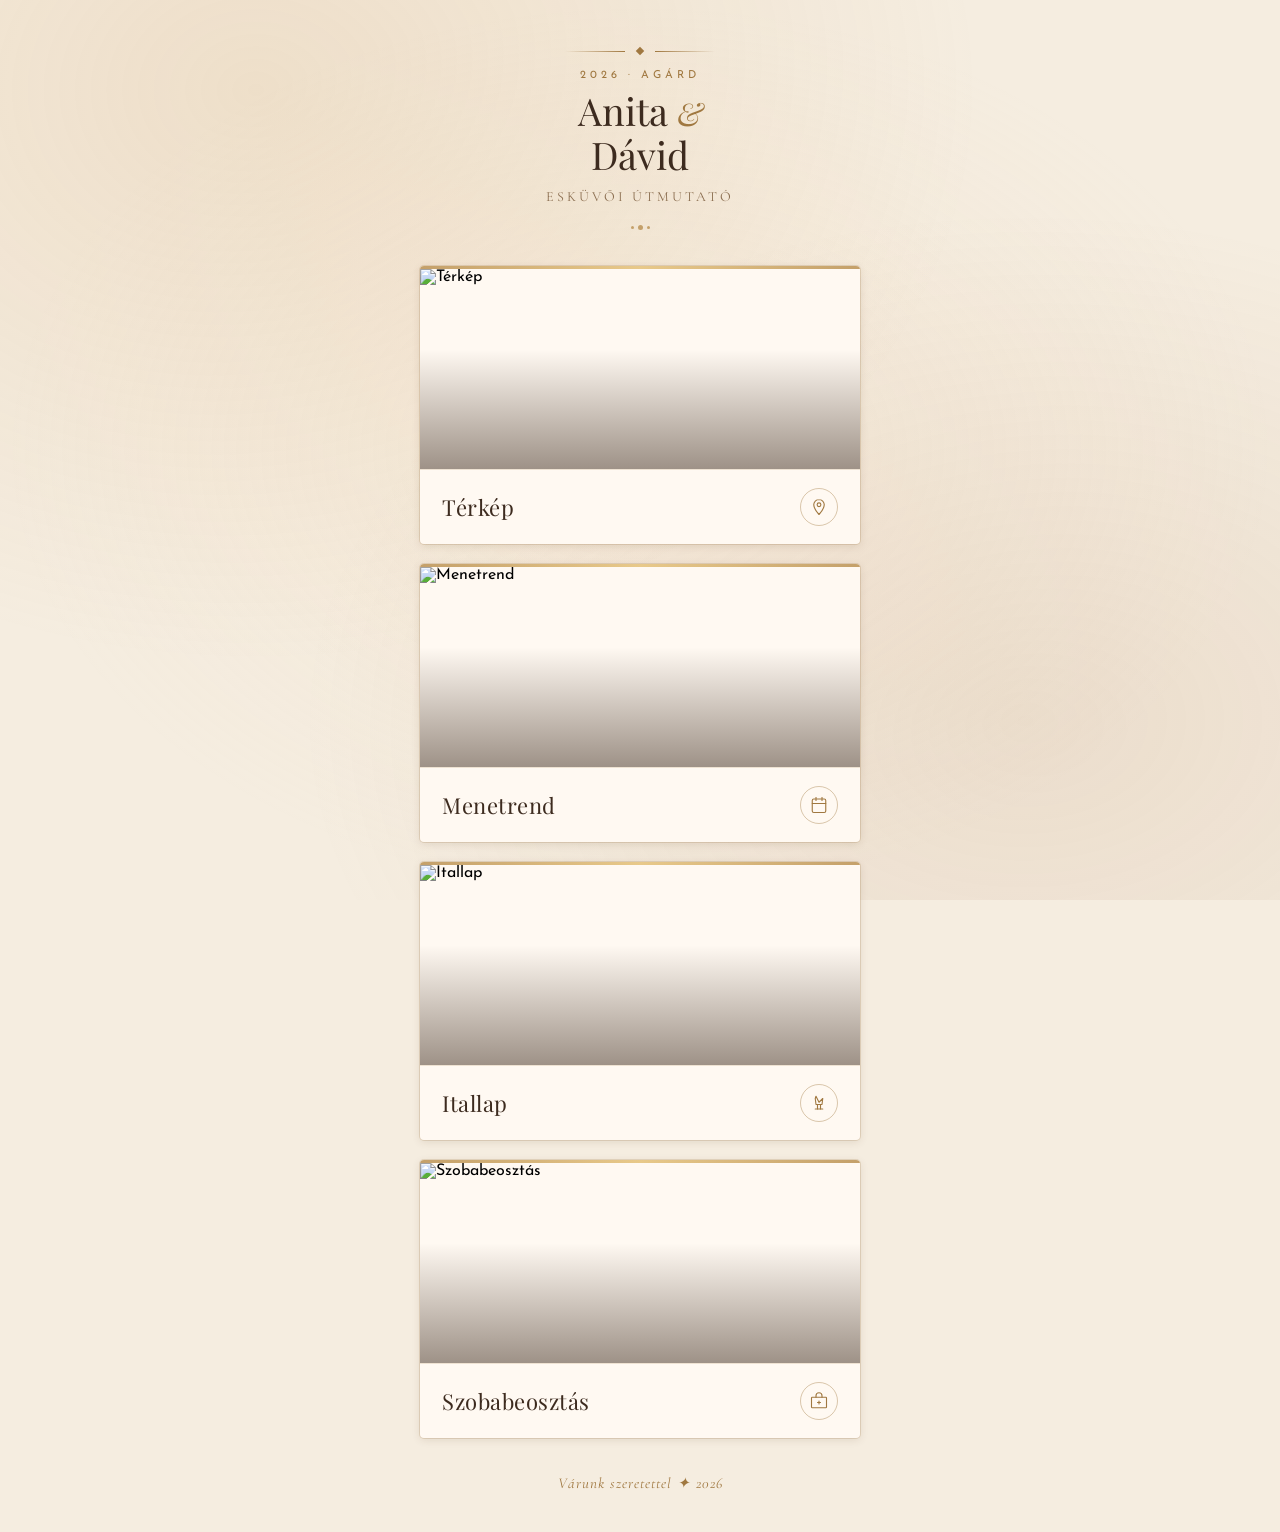
==== index.html @ cc3e86b2 "newdesign" ====
<!DOCTYPE html>
<html lang="hu">
<head>
<meta charset="UTF-8">
<meta name="viewport" content="width=device-width, initial-scale=1.0">
<link href="https://fonts.googleapis.com/css2?family=Playfair+Display:ital,wght@0,400;0,700;1,400&family=Cormorant+Garamond:ital,wght@0,300;0,600;1,300&family=Josefin+Sans:wght@300;400&display=swap" rel="stylesheet">
<style>
  * { margin: 0; padding: 0; box-sizing: border-box; }

  body {
    background: #f5ede0;
    min-height: 100vh;
    font-family: 'Josefin Sans', sans-serif;
    overflow-x: hidden;
  }

  .bg-texture {
    position: fixed;
    inset: 0;
    background:
      radial-gradient(ellipse at 20% 10%, rgba(210,160,100,0.18) 0%, transparent 50%),
      radial-gradient(ellipse at 80% 80%, rgba(180,130,90,0.15) 0%, transparent 50%),
      radial-gradient(ellipse at 50% 50%, rgba(245,220,190,0.2) 0%, transparent 70%);
    pointer-events: none;
    z-index: 0;
  }

  /* ── PAGES ── */
  .page {
    display: none;
    position: relative;
    z-index: 1;
    min-height: 100vh;
  }
  .page.active { display: block; }

  /* ── MAIN PAGE ── */
  .container {
    max-width: 480px;
    margin: 0 auto;
    padding: 0 20px 40px;
  }

  header {
    text-align: center;
    padding: 48px 0 36px;
  }

  .header-ornament {
    display: flex;
    align-items: center;
    justify-content: center;
    gap: 12px;
    margin-bottom: 16px;
  }

  .ornament-line {
    height: 1px;
    width: 60px;
    background: linear-gradient(to right, transparent, #a07840);
  }
  .ornament-line.right {
    background: linear-gradient(to left, transparent, #a07840);
  }

  .ornament-diamond {
    width: 6px;
    height: 6px;
    background: #a07840;
    transform: rotate(45deg);
  }

  .header-year {
    font-family: 'Josefin Sans', sans-serif;
    font-size: 11px;
    letter-spacing: 4px;
    color: #a07840;
    text-transform: uppercase;
    margin-bottom: 8px;
  }

  .header-title {
    font-family: 'Playfair Display', serif;
    font-size: 38px;
    line-height: 1.15;
    color: #3d2b1f;
    font-weight: 400;
  }

  .header-title .and {
    font-style: italic;
    color: #a07840;
    font-size: 32px;
  }

  .header-subtitle {
    font-family: 'Cormorant Garamond', serif;
    font-size: 14px;
    letter-spacing: 3px;
    color: #8b6e50;
    text-transform: uppercase;
    margin-top: 12px;
  }

  .header-bottom-ornament {
    display: flex;
    align-items: center;
    justify-content: center;
    gap: 8px;
    margin-top: 20px;
  }

  .dot-ornament { display: flex; gap: 4px; align-items: center; }
  .dot { width: 3px; height: 3px; border-radius: 50%; background: #c4a06a; }
  .dot.big { width: 5px; height: 5px; }

  .cards-wrapper {
    display: flex;
    flex-direction: column;
    gap: 20px;
  }

  .card {
    border-radius: 4px;
    overflow: hidden;
    cursor: pointer;
    position: relative;
    box-shadow: 0 2px 8px rgba(80,50,20,0.12), 0 0 0 1px rgba(160,120,64,0.2);
    transition: transform 0.3s ease, box-shadow 0.3s ease;
    background: #fff9f2;
  }

  .card:active { transform: scale(0.98); }

  .card-image-wrap {
    width: 100%;
    height: 200px;
    overflow: hidden;
    position: relative;
  }

  .card-image-wrap img {
    width: 100%;
    height: 100%;
    object-fit: cover;
    display: block;
    transition: transform 0.6s ease;
  }

  .card:hover .card-image-wrap img { transform: scale(1.04); }

  .card-image-overlay {
    position: absolute;
    inset: 0;
    background: linear-gradient(to bottom, transparent 40%, rgba(40,20,5,0.45) 100%);
  }

  .card-footer {
    display: flex;
    align-items: center;
    justify-content: space-between;
    padding: 18px 22px;
    border-top: 1px solid rgba(160,120,64,0.18);
  }

  .card-label {
    font-family: 'Playfair Display', serif;
    font-size: 22px;
    color: #3d2b1f;
    font-weight: 400;
    letter-spacing: 0.5px;
  }

  .card-icon-wrap {
    width: 38px;
    height: 38px;
    border-radius: 50%;
    border: 1px solid rgba(160,120,64,0.4);
    display: flex;
    align-items: center;
    justify-content: center;
  }

  .card-icon-wrap svg {
    width: 18px;
    height: 18px;
    stroke: #a07840;
    fill: none;
    stroke-width: 1.5;
    stroke-linecap: round;
    stroke-linejoin: round;
  }

  .card-accent-bar {
    height: 3px;
    background: linear-gradient(to right, #c4a06a, #e8c98a, #c4a06a);
  }

  .footer-note {
    text-align: center;
    margin-top: 36px;
    font-family: 'Cormorant Garamond', serif;
    font-style: italic;
    font-size: 15px;
    color: #a07840;
    letter-spacing: 1px;
  }

  /* ── SUBPAGE COMMON ── */
  .subpage-inner {
    max-width: 480px;
    margin: 0 auto;
    padding: 0 20px 48px;
  }

  .subpage-nav {
    display: flex;
    align-items: center;
    padding: 20px 0 0;
    gap: 12px;
  }

  .back-btn {
    background: none;
    border: none;
    cursor: pointer;
    display: flex;
    align-items: center;
    gap: 8px;
    font-family: 'Josefin Sans', sans-serif;
    font-size: 11px;
    letter-spacing: 2.5px;
    text-transform: uppercase;
    color: #a07840;
    padding: 8px 0;
  }

  .back-btn svg {
    width: 16px;
    height: 16px;
    stroke: #a07840;
    fill: none;
    stroke-width: 1.8;
    stroke-linecap: round;
    stroke-linejoin: round;
    flex-shrink: 0;
  }

  .subpage-header {
    text-align: center;
    padding: 24px 0 32px;
  }

  .subpage-title {
    font-family: 'Playfair Display', serif;
    font-size: 30px;
    color: #3d2b1f;
    font-weight: 400;
  }

  .subpage-divider {
    display: flex;
    align-items: center;
    justify-content: center;
    gap: 10px;
    margin-top: 14px;
  }

  .subpage-divider .ornament-line { width: 50px; }

  /* ── TÉRKÉP ALOLDAL ── */
  .map-placeholder {
    width: 100%;
    border-radius: 4px;
    overflow: hidden;
    box-shadow: 0 2px 12px rgba(80,50,20,0.15), 0 0 0 1px rgba(160,120,64,0.2);
    background: #e8ddd0;
    aspect-ratio: 4/3;
    display: flex;
    flex-direction: column;
    align-items: center;
    justify-content: center;
    gap: 12px;
    position: relative;
  }

.map-frame {
  overflow: hidden;
  border-radius: 20px;
  border: 1px solid var(--border);
  background: #fff;
  box-shadow: 0 10px 30px rgba(40, 80, 25, 0.12);
}

.map-image {
  display: block;
  width: 100%;
  height: auto;
}

  .map-frame iframe {
    display: block;
    width: 100%;
    height: 340px;
    border: none;
  }

  .map-address-card {
    margin-top: 16px;
    background: #fff9f2;
    border-radius: 4px;
    border: 1px solid rgba(160,120,64,0.25);
    padding: 18px 20px;
    box-shadow: 0 1px 4px rgba(80,50,20,0.08);
  }

  .map-address-label {
    font-family: 'Josefin Sans', sans-serif;
    font-size: 10px;
    letter-spacing: 3px;
    text-transform: uppercase;
    color: #a07840;
    margin-bottom: 8px;
  }

  .map-address-name {
    font-family: 'Playfair Display', serif;
    font-size: 18px;
    color: #3d2b1f;
    margin-bottom: 4px;
  }

  .map-address-text {
    font-family: 'Cormorant Garamond', serif;
    font-size: 15px;
    color: #8b6e50;
    line-height: 1.5;
  }

  .map-open-btn {
    display: flex;
    align-items: center;
    justify-content: center;
    gap: 8px;
    margin-top: 16px;
    width: 100%;
    padding: 13px;
    background: none;
    border: 1px solid rgba(160,120,64,0.45);
    border-radius: 3px;
    cursor: pointer;
    font-family: 'Josefin Sans', sans-serif;
    font-size: 11px;
    letter-spacing: 2.5px;
    text-transform: uppercase;
    color: #a07840;
    transition: background 0.2s;
    text-decoration: none;
  }

  .map-open-btn:hover { background: rgba(160,120,64,0.07); }

  .map-open-btn svg {
    width: 14px; height: 14px;
    stroke: #a07840; fill: none;
    stroke-width: 1.8;
    stroke-linecap: round;
    stroke-linejoin: round;
  }

  /* ── MENETREND ── */
  .timeline {
    position: relative;
    padding-left: 28px;
  }

  .timeline::before {
    content: '';
    position: absolute;
    left: 6px;
    top: 8px;
    bottom: 8px;
    width: 1px;
    background: linear-gradient(to bottom, transparent, #c4a06a 10%, #c4a06a 90%, transparent);
  }

  .timeline-item {
    position: relative;
    padding: 0 0 32px 24px;
  }

  .timeline-item:last-child { padding-bottom: 0; }

  .timeline-dot {
    position: absolute;
    left: -22px;
    top: 6px;
    width: 13px;
    height: 13px;
    border-radius: 50%;
    background: #f5ede0;
    border: 1.5px solid #c4a06a;
    display: flex;
    align-items: center;
    justify-content: center;
  }

  .timeline-dot::after {
    content: '';
    width: 5px;
    height: 5px;
    border-radius: 50%;
    background: #a07840;
  }

  .timeline-time {
    font-family: 'Josefin Sans', sans-serif;
    font-size: 11px;
    letter-spacing: 3px;
    color: #a07840;
    text-transform: uppercase;
    margin-bottom: 4px;
  }

  .timeline-title {
    font-family: 'Playfair Display', serif;
    font-size: 22px;
    color: #3d2b1f;
    font-weight: 400;
    line-height: 1.2;
  }

  .timeline-sub {
    font-family: 'Cormorant Garamond', serif;
    font-style: italic;
    font-size: 15px;
    color: #8b6e50;
    margin-top: 2px;
  }

  /* ── ITALOK / SZOBABEOSZTÁS ── */
  .drinks-section {
    margin-bottom: 28px;
  }

  .drinks-section-title {
    font-family: 'Josefin Sans', sans-serif;
    font-size: 10px;
    letter-spacing: 3.5px;
    text-transform: uppercase;
    color: #a07840;
    margin-bottom: 14px;
    display: flex;
    align-items: center;
    gap: 10px;
  }

  .drinks-section-title::after {
    content: '';
    flex: 1;
    height: 1px;
    background: linear-gradient(to right, rgba(160,120,64,0.4), transparent);
  }

  .drinks-list {
    display: flex;
    flex-direction: column;
    gap: 2px;
  }

  .drink-item {
    background: #fff9f2;
    border: 1px solid rgba(160,120,64,0.18);
    border-radius: 3px;
    padding: 14px 18px;
    display: flex;
    align-items: baseline;
    justify-content: space-between;
    gap: 12px;
  }

  .drink-name {
    font-family: 'Playfair Display', serif;
    font-size: 17px;
    color: #3d2b1f;
    font-weight: 400;
  }

  .drink-sub {
    font-family: 'Cormorant Garamond', serif;
    font-style: italic;
    font-size: 14px;
    color: #a07840;
    text-align: right;
    flex-shrink: 0;
  }

  /* szoba grid */
  .rooms-grid {
    display: grid;
    grid-template-columns: 1fr 1fr;
    gap: 10px;
  }

  .room-card {
    background: #fff9f2;
    border: 1px solid rgba(160,120,64,0.22);
    border-radius: 4px;
    padding: 16px 14px;
    position: relative;
    overflow: hidden;
  }

  .room-card::before {
    content: '';
    position: absolute;
    top: 0; left: 0; right: 0;
    height: 2px;
    background: linear-gradient(to right, #c4a06a, #e8c98a);
  }

  .room-number {
    font-family: 'Josefin Sans', sans-serif;
    font-size: 10px;
    letter-spacing: 2px;
    color: #a07840;
    text-transform: uppercase;
    margin-bottom: 8px;
  }

  .room-guests {
    display: flex;
    flex-direction: column;
    gap: 4px;
  }

  .room-guest {
    font-family: 'Cormorant Garamond', serif;
    font-size: 16px;
    color: #3d2b1f;
    line-height: 1.3;
  }

  .room-guest.soft { color: #8b6e50; font-style: italic; }

  .rooms-note {
    margin-top: 20px;
    padding: 16px 18px;
    background: rgba(160,120,64,0.07);
    border-radius: 3px;
    border-left: 2px solid #c4a06a;
    font-family: 'Cormorant Garamond', serif;
    font-style: italic;
    font-size: 14px;
    color: #8b6e50;
    line-height: 1.6;
  }
</style>
</head>
<body>

<div class="bg-texture"></div>

<!-- ═══════════════════════════════ FŐOLDAL ═══════════════════════════════ -->
<div class="page active" id="page-main">
  <div class="container">
    <header>
      <div class="header-ornament">
        <div class="ornament-line"></div>
        <div class="ornament-diamond"></div>
        <div class="ornament-line right"></div>
      </div>
      <p class="header-year">2026 · Agárd</p>
      <h1 class="header-title">
        Anita <span class="and">&amp;</span><br>Dávid
      </h1>
      <p class="header-subtitle">Esküvői Útmutató</p>
      <div class="header-bottom-ornament">
        <div class="dot-ornament">
          <div class="dot"></div>
          <div class="dot big"></div>
          <div class="dot"></div>
        </div>
      </div>
    </header>

    <div class="cards-wrapper">
      <div class="card" onclick="showPage('terkep')">
        <div class="card-accent-bar"></div>
        <div class="card-image-wrap">
          <img src="https://images.unsplash.com/photo-1506905925346-21bda4d32df4?w=600&q=80" alt="Térkép" />
          <div class="card-image-overlay"></div>
        </div>
        <div class="card-footer">
          <span class="card-label">Térkép</span>
          <div class="card-icon-wrap">
            <svg viewBox="0 0 24 24"><path d="M12 2C8.13 2 5 5.13 5 9c0 5.25 7 13 7 13s7-7.75 7-13c0-3.87-3.13-7-7-7z"/><circle cx="12" cy="9" r="2.5"/></svg>
          </div>
        </div>
      </div>

      <div class="card" onclick="showPage('menetrend')">
        <div class="card-accent-bar"></div>
        <div class="card-image-wrap">
          <img src="https://images.unsplash.com/photo-1519741497674-611481863552?w=600&q=80" alt="Menetrend" />
          <div class="card-image-overlay"></div>
        </div>
        <div class="card-footer">
          <span class="card-label">Menetrend</span>
          <div class="card-icon-wrap">
            <svg viewBox="0 0 24 24"><rect x="3" y="4" width="18" height="18" rx="2"/><line x1="16" y1="2" x2="16" y2="6"/><line x1="8" y1="2" x2="8" y2="6"/><line x1="3" y1="10" x2="21" y2="10"/></svg>
          </div>
        </div>
      </div>

      <div class="card" onclick="showPage('italok')">
        <div class="card-accent-bar"></div>
        <div class="card-image-wrap">
          <img src="https://images.unsplash.com/photo-1551024709-8f23befc6f87?w=600&q=80" alt="Itallap" />
          <div class="card-image-overlay"></div>
        </div>
        <div class="card-footer">
          <span class="card-label">Itallap</span>
          <div class="card-icon-wrap">
            <svg viewBox="0 0 24 24"><path d="M8 3l4 8 5-5-1 8H8L7 6l1-3z"/><line x1="10" y1="14" x2="10" y2="20"/><line x1="14" y1="14" x2="14" y2="20"/><line x1="7" y1="20" x2="17" y2="20"/></svg>
          </div>
        </div>
      </div>

      <div class="card" onclick="showPage('szobak')">
        <div class="card-accent-bar"></div>
        <div class="card-image-wrap">
          <img src="https://images.unsplash.com/photo-1566073771259-6a8506099945?w=600&q=80" alt="Szobabeosztás" />
          <div class="card-image-overlay"></div>
        </div>
        <div class="card-footer">
          <span class="card-label">Szobabeosztás</span>
          <div class="card-icon-wrap">
            <svg viewBox="0 0 24 24"><rect x="2" y="7" width="20" height="14" rx="1"/><path d="M16 7V5a2 2 0 00-8 0v2"/><line x1="12" y1="12" x2="12" y2="16"/><line x1="10" y1="14" x2="14" y2="14"/></svg>
          </div>
        </div>
      </div>
    </div>

    <p class="footer-note">Várunk szeretettel ✦ 2026</p>
  </div>
</div>

<!-- ═══════════════════════════════ TÉRKÉP ═══════════════════════════════ -->
<div class="page" id="page-terkep">
  <div class="subpage-inner">
    <div class="subpage-nav">
      <button class="back-btn" onclick="showPage('main')">
        <svg viewBox="0 0 24 24"><polyline points="15 18 9 12 15 6"/></svg>
        Vissza
      </button>
    </div>
    <div class="subpage-header">
      <div class="header-ornament">
        <div class="ornament-line"></div>
        <div class="ornament-diamond"></div>
        <div class="ornament-line right"></div>
      </div>
      <h2 class="subpage-title">Térkép</h2>
    </div>

  <div class="map-frame">
  <img src="terkep.png" alt="Esküvő helyszín térkép" class="map-image">
</div>

    <div class="map-address-card">
      <p class="map-address-label">Helyszín</p>
      <p class="map-address-name">Agárd · Velencei-tó</p>
      <p class="map-address-text">Gárdony, 2484<br>Velencei-tó partja</p>
      <a class="map-open-btn" href="https://www.google.com/maps/place/Camping+P%C3%A1k%C3%A1sz/@47.1913926,18.5883248,17z/data=!3m1!4b1!4m6!3m5!1s0x4769ff57b005d9eb:0x54d63829fd5a5428!8m2!3d47.1913926!4d18.5883248!16s%2Fg%2F1tgnw00l?hl=en&entry=ttu&g_ep=EgoyMDI2MDUyNy4wIKXMDSoASAFQAw%3D%3D" target="_blank">
        <svg viewBox="0 0 24 24"><path d="M18 13v6a2 2 0 01-2 2H5a2 2 0 01-2-2V8a2 2 0 012-2h6"/><polyline points="15 3 21 3 21 9"/><line x1="10" y1="14" x2="21" y2="3"/></svg>
        Megnyitás térképen
      </a>
    </div>
  </div>
</div>

<!-- ═══════════════════════════════ MENETREND ═══════════════════════════════ -->
<div class="page" id="page-menetrend">
  <div class="subpage-inner">
    <div class="subpage-nav">
      <button class="back-btn" onclick="showPage('main')">
        <svg viewBox="0 0 24 24"><polyline points="15 18 9 12 15 6"/></svg>
        Vissza
      </button>
    </div>
    <div class="subpage-header">
      <div class="header-ornament">
        <div class="ornament-line"></div>
        <div class="ornament-diamond"></div>
        <div class="ornament-line right"></div>
      </div>
      <h2 class="subpage-title">Menetrend</h2>
    </div>

    <div class="timeline">
      <div class="timeline-item">
        <div class="timeline-dot"></div>
        <p class="timeline-time">16:00</p>
        <p class="timeline-title">Érkezés</p>
      </div>

      <div class="timeline-item">
        <div class="timeline-dot"></div>
        <p class="timeline-time">17:00</p>
        <p class="timeline-title">Szertartás</p>
      </div>

      <div class="timeline-item">
        <div class="timeline-dot"></div>
        <p class="timeline-time">17:45</p>
        <p class="timeline-title">Gratulációk</p>
        <p class="timeline-sub">Fotózás</p>
      </div>

      <div class="timeline-item">
        <div class="timeline-dot"></div>
        <p class="timeline-time">19:00</p>
        <p class="timeline-title">Vacsora</p>
      </div>

      <div class="timeline-item">
        <div class="timeline-dot"></div>
        <p class="timeline-time">21:30</p>
        <p class="timeline-title">Buli hajnalig</p>
      </div>

      <div class="timeline-item">
        <div class="timeline-dot"></div>
        <p class="timeline-time">22:30</p>
        <p class="timeline-title">Torta</p>
      </div>

      <div class="timeline-item">
        <div class="timeline-dot"></div>
        <p class="timeline-time">23:30</p>
        <p class="timeline-title">„Éjféli" vacsora</p>
      </div>
    </div>
  </div>
</div>

<!-- ═══════════════════════════════ ITALOK ═══════════════════════════════ -->
<div class="page" id="page-italok">
  <div class="subpage-inner">
    <div class="subpage-nav">
      <button class="back-btn" onclick="showPage('main')">
        <svg viewBox="0 0 24 24"><polyline points="15 18 9 12 15 6"/></svg>
        Vissza
      </button>
    </div>
    <div class="subpage-header">
      <div class="header-ornament">
        <div class="ornament-line"></div>
        <div class="ornament-diamond"></div>
        <div class="ornament-line right"></div>
      </div>
      <h2 class="subpage-title">Itallap</h2>
    </div>

    <div class="drinks-section">
      <p class="drinks-section-title">Alkoholmentes</p>
      <div class="drinks-list">
        <div class="drink-item">
          <span class="drink-name">Limonádé</span>
          <span class="drink-sub">több ízben</span>
        </div>
        <div class="drink-item">
          <span class="drink-name">Kóla</span>
        </div>
        <div class="drink-item">
          <span class="drink-name">Tonic</span>
        </div>
        <div class="drink-item">
          <span class="drink-name">Gyümölcslé</span>
          <span class="drink-sub">alma, narancs</span>
        </div>
        <div class="drink-item">
          <span class="drink-name">Kávé</span>
        </div>
        <div class="drink-item">
          <span class="drink-name">Ásványvíz</span>
        </div>
      </div>
    </div>
  </div>
</div>

<!-- ═══════════════════════════════ SZOBÁK ═══════════════════════════════ -->
<div class="page" id="page-szobak">
  <div class="subpage-inner">
    <div class="subpage-nav">
      <button class="back-btn" onclick="showPage('main')">
        <svg viewBox="0 0 24 24"><polyline points="15 18 9 12 15 6"/></svg>
        Vissza
      </button>
    </div>
    <div class="subpage-header">
      <div class="header-ornament">
        <div class="ornament-line"></div>
        <div class="ornament-diamond"></div>
        <div class="ornament-line right"></div>
      </div>
      <h2 class="subpage-title">Szobabeosztás</h2>
    </div>

    <div class="drinks-section">
      <p class="drinks-section-title">Főépület</p>
      <div class="rooms-grid">
        <div class="room-card">
          <p class="room-number">101-es szoba</p>
          <div class="room-guests">
            <span class="room-guest">Kovács Péter</span>
            <span class="room-guest">Kovács Anna</span>
          </div>
        </div>
        <div class="room-card">
          <p class="room-number">102-es szoba</p>
          <div class="room-guests">
            <span class="room-guest">Nagy Bálint</span>
            <span class="room-guest">Nagy Eszter</span>
          </div>
        </div>
        <div class="room-card">
          <p class="room-number">103-as szoba</p>
          <div class="room-guests">
            <span class="room-guest">Tóth Gábor</span>
            <span class="room-guest">Tóth Réka</span>
          </div>
        </div>
        <div class="room-card">
          <p class="room-number">104-es szoba</p>
          <div class="room-guests">
            <span class="room-guest">Fekete Zsolt</span>
            <span class="room-guest soft">–</span>
          </div>
        </div>
      </div>
    </div>

    <div class="drinks-section">
      <p class="drinks-section-title">Vendégház</p>
      <div class="rooms-grid">
        <div class="room-card">
          <p class="room-number">201-es szoba</p>
          <div class="room-guests">
            <span class="room-guest">Varga Tamás</span>
            <span class="room-guest">Varga Noémi</span>
          </div>
        </div>
        <div class="room-card">
          <p class="room-number">202-es szoba</p>
          <div class="room-guests">
            <span class="room-guest">Horváth Ádám</span>
            <span class="room-guest">Horváth Lili</span>
          </div>
        </div>
        <div class="room-card">
          <p class="room-number">203-as szoba</p>
          <div class="room-guests">
            <span class="room-guest">Szabó Kristóf</span>
            <span class="room-guest">Szabó Fanni</span>
          </div>
        </div>
        <div class="room-card">
          <p class="room-number">204-es szoba</p>
          <div class="room-guests">
            <span class="room-guest">Kiss Márton</span>
            <span class="room-guest">Kiss Dóra</span>
          </div>
        </div>
      </div>
    </div>

    <div class="rooms-note">
      A szobabeosztás még véglegesítés alatt áll — hamarosan frissítjük a valódi nevekkel.
    </div>

  </div>
</div>

<script>
  function showPage(id) {
    document.querySelectorAll('.page').forEach(p => p.classList.remove('active'));
    document.getElementById('page-' + id).classList.add('active');
    window.scrollTo({ top: 0, behavior: 'smooth' });
  }
</script>
</body>
</html>
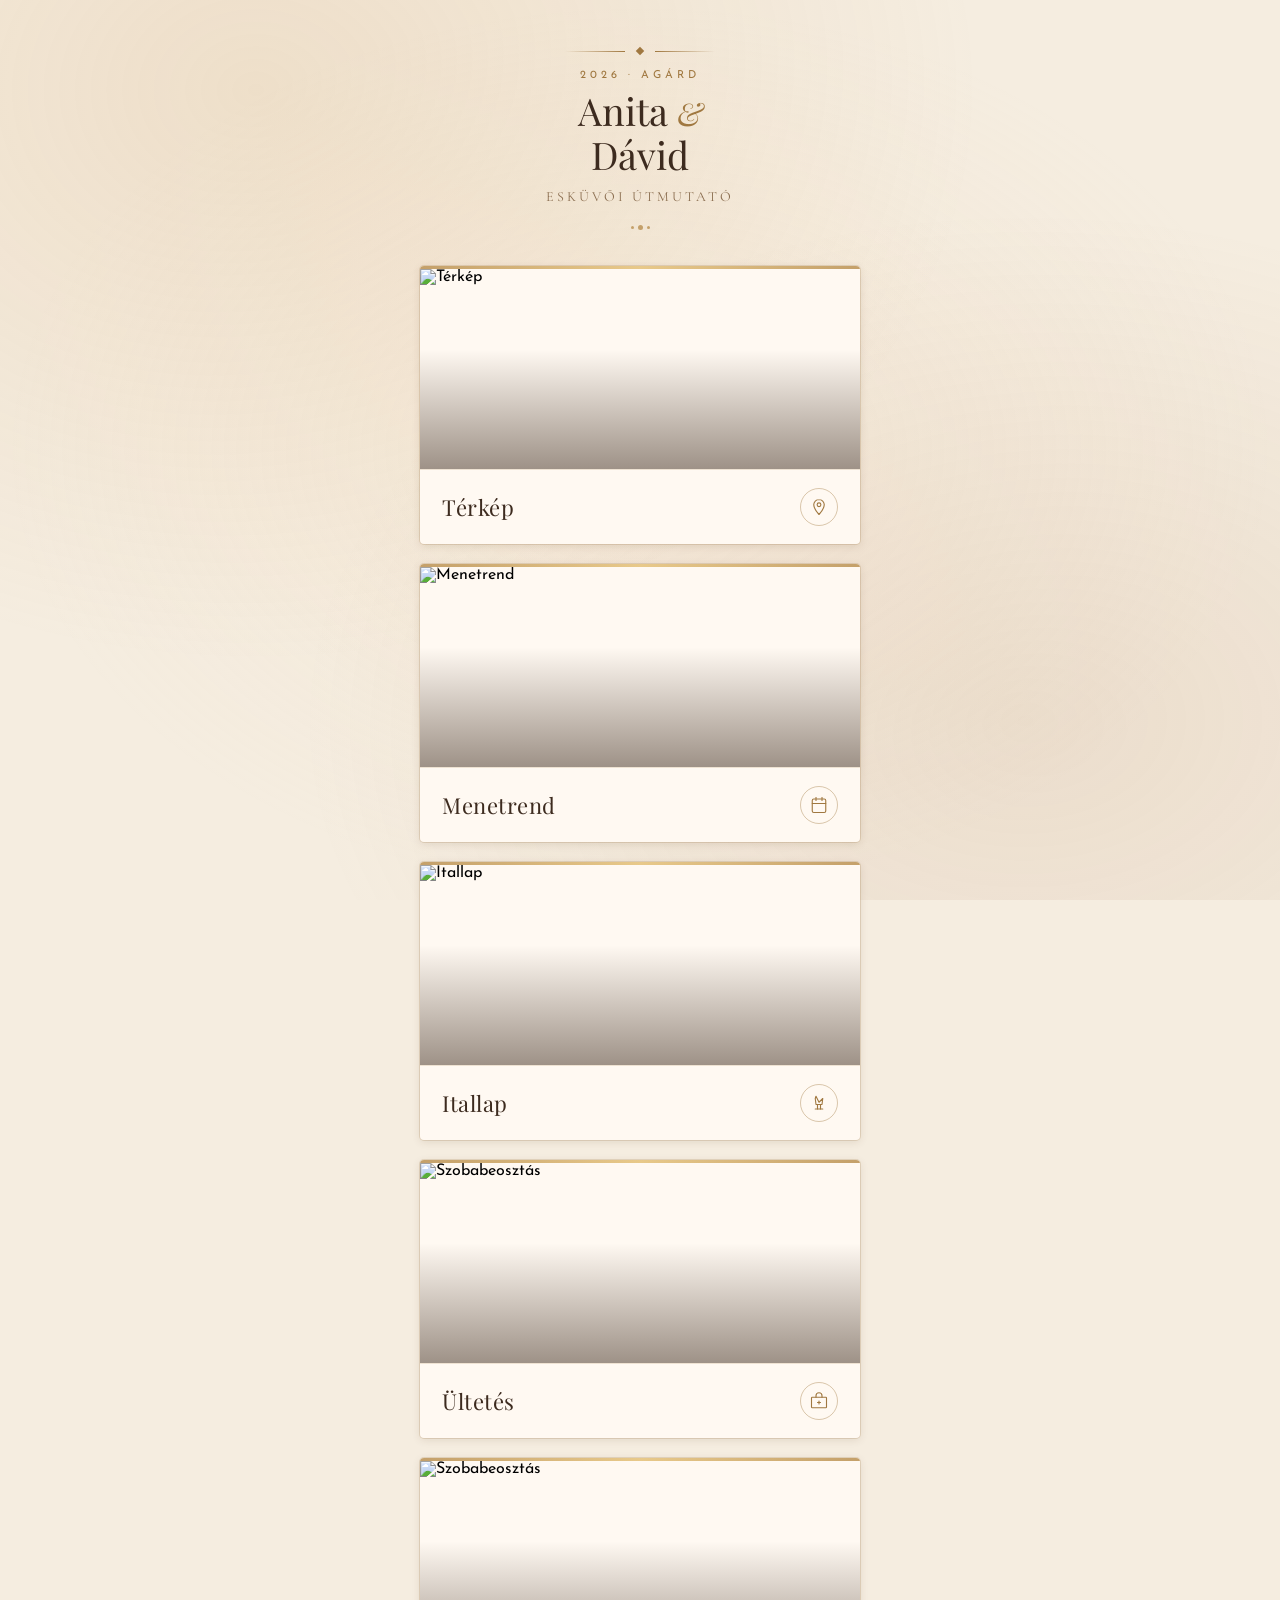
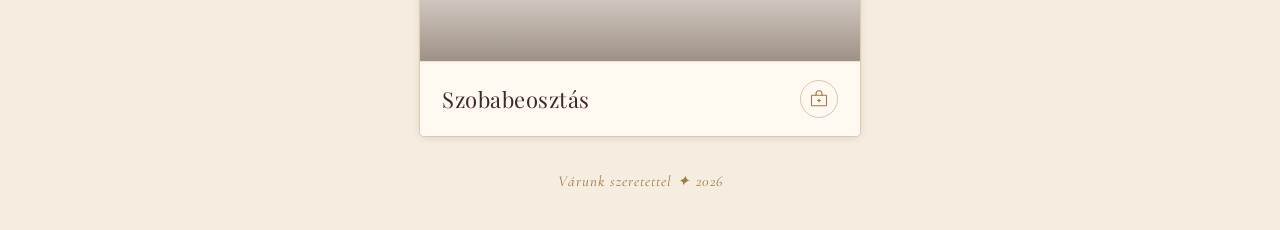
==== commit 2a214851: "ultetes" ====
--- a/index.html
+++ b/index.html
@@ -628,6 +628,21 @@
         </div>
       </div>
 
+<div class="card" onclick="showPage('ultetes')">
+        <div class="card-accent-bar"></div>
+        <div class="card-image-wrap">
+          <img src="https://images.unsplash.com/photo-1566073771259-6a8506099945?w=600&q=80" alt="Szobabeosztás" />
+          <div class="card-image-overlay"></div>
+        </div>
+        <div class="card-footer">
+          <span class="card-label">Ültetés</span>
+          <div class="card-icon-wrap">
+            <svg viewBox="0 0 24 24"><rect x="2" y="7" width="20" height="14" rx="1"/><path d="M16 7V5a2 2 0 00-8 0v2"/><line x1="12" y1="12" x2="12" y2="16"/><line x1="10" y1="14" x2="14" y2="14"/></svg>
+          </div>
+        </div>
+      </div>
+
+
       <div class="card" onclick="showPage('szobak')">
         <div class="card-accent-bar"></div>
         <div class="card-image-wrap">
@@ -884,7 +899,236 @@
 
   </div>
 </div>
-
+<!-- ═══════════════════════════════ ÜLTETÉS ═══════════════════════════════ -->
+<div class="page" id="page-ultetes">
+  <div class="subpage-inner">
+    <div class="subpage-nav">
+      <button class="back-btn" onclick="showPage('main')">
+        <svg viewBox="0 0 24 24"><polyline points="15 18 9 12 15 6"/></svg>
+        Vissza
+      </button>
+    </div>
+    <div class="subpage-header">
+      <div class="header-ornament">
+        <div class="ornament-line"></div>
+        <div class="ornament-diamond"></div>
+        <div class="ornament-line right"></div>
+      </div>
+      <h2 class="subpage-title">Ültetési rend</h2>
+    </div>
+
+    <div class="drinks-section">
+      <div class="rooms-grid">
+
+        <div class="room-card">
+          <p class="room-number">1. asztal</p>
+          <div class="room-guests">
+            <span class="room-guest">Dávid</span>
+            <span class="room-guest">Anita</span>
+            <span class="room-guest">Anyu</span>
+            <span class="room-guest">Apu</span>
+            <span class="room-guest">Mama</span>
+            <span class="room-guest">Anya</span>
+            <span class="room-guest">Apa</span>
+            <span class="room-guest">Gyuri</span>
+          </div>
+        </div>
+
+        <div class="room-card">
+          <p class="room-number">2. asztal</p>
+          <div class="room-guests">
+            <span class="room-guest">Adél</span>
+            <span class="room-guest">Brigi</span>
+            <span class="room-guest">Benji</span>
+            <span class="room-guest">Lori plusz egy</span>
+            <span class="room-guest">Lori</span>
+            <span class="room-guest">Zsuzsa</span>
+            <span class="room-guest">Anna</span>
+          </div>
+        </div>
+
+        <div class="room-card">
+          <p class="room-number">3. asztal</p>
+          <div class="room-guests">
+            <span class="room-guest">Gergő</span>
+            <span class="room-guest">Ági</span>
+            <span class="room-guest">Andi</span>
+            <span class="room-guest">Lajos</span>
+            <span class="room-guest">Norbi</span>
+            <span class="room-guest">Lilla</span>
+            <span class="room-guest">Sugi</span>
+            <span class="room-guest">Dani</span>
+          </div>
+        </div>
+
+        <div class="room-card">
+          <p class="room-number">4. asztal</p>
+          <div class="room-guests">
+            <span class="room-guest">Matyi</span>
+            <span class="room-guest">Sziszi</span>
+            <span class="room-guest">Boti</span>
+            <span class="room-guest">Virág</span>
+            <span class="room-guest">Ricsi</span>
+            <span class="room-guest">Kata</span>
+            <span class="room-guest">Viktor</span>
+          </div>
+        </div>
+
+        <div class="room-card">
+          <p class="room-number">5. asztal</p>
+          <div class="room-guests">
+            <span class="room-guest">Tibi</span>
+            <span class="room-guest">Gabi</span>
+            <span class="room-guest">Gergő</span>
+            <span class="room-guest">Gerda</span>
+            <span class="room-guest">Balázs</span>
+            <span class="room-guest">Adrienn</span>
+            <span class="room-guest">Márk</span>
+          </div>
+        </div>
+
+        <div class="room-card">
+          <p class="room-number">6. asztal</p>
+          <div class="room-guests">
+            <span class="room-guest">Dani</span>
+            <span class="room-guest">Era</span>
+            <span class="room-guest">Gyuri</span>
+            <span class="room-guest">Csonka</span>
+            <span class="room-guest">Bogi</span>
+            <span class="room-guest">András</span>
+            <span class="room-guest">Csabi</span>
+            <span class="room-guest">Réka</span>
+          </div>
+        </div>
+
+        <div class="room-card">
+          <p class="room-number">7. asztal</p>
+          <div class="room-guests">
+            <span class="room-guest">Csip</span>
+            <span class="room-guest">Csip plusz egy</span>
+            <span class="room-guest">Borbély</span>
+            <span class="room-guest">Borbély plusz egy</span>
+            <span class="room-guest">Tibi</span>
+            <span class="room-guest">Bence</span>
+            <span class="room-guest">Bendi</span>
+            <span class="room-guest">Lelle</span>
+          </div>
+        </div>
+
+        <div class="room-card">
+          <p class="room-number">8. asztal</p>
+          <div class="room-guests">
+            <span class="room-guest">Zsuzsa mama</span>
+            <span class="room-guest">Márti</span>
+            <span class="room-guest">Ani</span>
+            <span class="room-guest">Péter</span>
+            <span class="room-guest">Vanda</span>
+            <span class="room-guest">Timi</span>
+            <span class="room-guest">Blanka</span>
+            <span class="room-guest">Benett</span>
+          </div>
+        </div>
+
+        <div class="room-card">
+          <p class="room-number">9. asztal</p>
+          <div class="room-guests">
+            <span class="room-guest">Tomi</span>
+            <span class="room-guest">Teri</span>
+            <span class="room-guest">Peti</span>
+            <span class="room-guest">Hati</span>
+            <span class="room-guest">Dávid</span>
+            <span class="room-guest">Timi</span>
+            <span class="room-guest">Viki</span>
+            <span class="room-guest">Viki plusz egy</span>
+          </div>
+        </div>
+
+        <div class="room-card">
+          <p class="room-number">10. asztal</p>
+          <div class="room-guests">
+            <span class="room-guest">Bea</span>
+            <span class="room-guest">Tamás</span>
+            <span class="room-guest">Réka</span>
+            <span class="room-guest">Vera</span>
+            <span class="room-guest">Ali</span>
+            <span class="room-guest">Viki</span>
+            <span class="room-guest">Zétény</span>
+          </div>
+        </div>
+
+        <div class="room-card">
+          <p class="room-number">11. asztal</p>
+          <div class="room-guests">
+            <span class="room-guest">József</span>
+            <span class="room-guest">Reni</span>
+            <span class="room-guest">Kati</span>
+            <span class="room-guest">Zoli</span>
+            <span class="room-guest">Zselyke</span>
+            <span class="room-guest">Ákos</span>
+          </div>
+        </div>
+
+        <div class="room-card">
+          <p class="room-number">12. asztal</p>
+          <div class="room-guests">
+            <span class="room-guest">Ili</span>
+            <span class="room-guest">Reni</span>
+            <span class="room-guest">Kati</span>
+            <span class="room-guest">Zoli</span>
+            <span class="room-guest">Niki</span>
+            <span class="room-guest">Ákos</span>
+            <span class="room-guest">Előd</span>
+            <span class="room-guest">Borika</span>
+          </div>
+        </div>
+
+        <div class="room-card">
+          <p class="room-number">13. asztal</p>
+          <div class="room-guests">
+            <span class="room-guest">Eni</span>
+            <span class="room-guest">Femi</span>
+            <span class="room-guest">Dani</span>
+            <span class="room-guest">Dia</span>
+            <span class="room-guest">Zoárd</span>
+            <span class="room-guest">Réka</span>
+            <span class="room-guest">Kotta</span>
+            <span class="room-guest">Gabi</span>
+          </div>
+        </div>
+
+        <div class="room-card">
+          <p class="room-number">14. asztal</p>
+          <div class="room-guests">
+            <span class="room-guest">Bogi</span>
+            <span class="room-guest">Luca</span>
+            <span class="room-guest">Quincy</span>
+            <span class="room-guest">Bálint</span>
+            <span class="room-guest">Lelle</span>
+            <span class="room-guest">Gábor</span>
+            <span class="room-guest">Eszti</span>
+            <span class="room-guest">Levi</span>
+          </div>
+        </div>
+
+        <div class="room-card">
+          <p class="room-number">15. asztal</p>
+          <div class="room-guests">
+            <span class="room-guest">Zsó</span>
+            <span class="room-guest">Botond</span>
+            <span class="room-guest">Álmos</span>
+            <span class="room-guest">Róza</span>
+            <span class="room-guest">Bori</span>
+            <span class="room-guest">Dóri</span>
+            <span class="room-guest">Beni</span>
+            <span class="room-guest">Fanni</span>
+          </div>
+        </div>
+
+      </div>
+    </div>
+
+  </div>
+</div>
 <script>
   function showPage(id) {
     document.querySelectorAll('.page').forEach(p => p.classList.remove('active'));
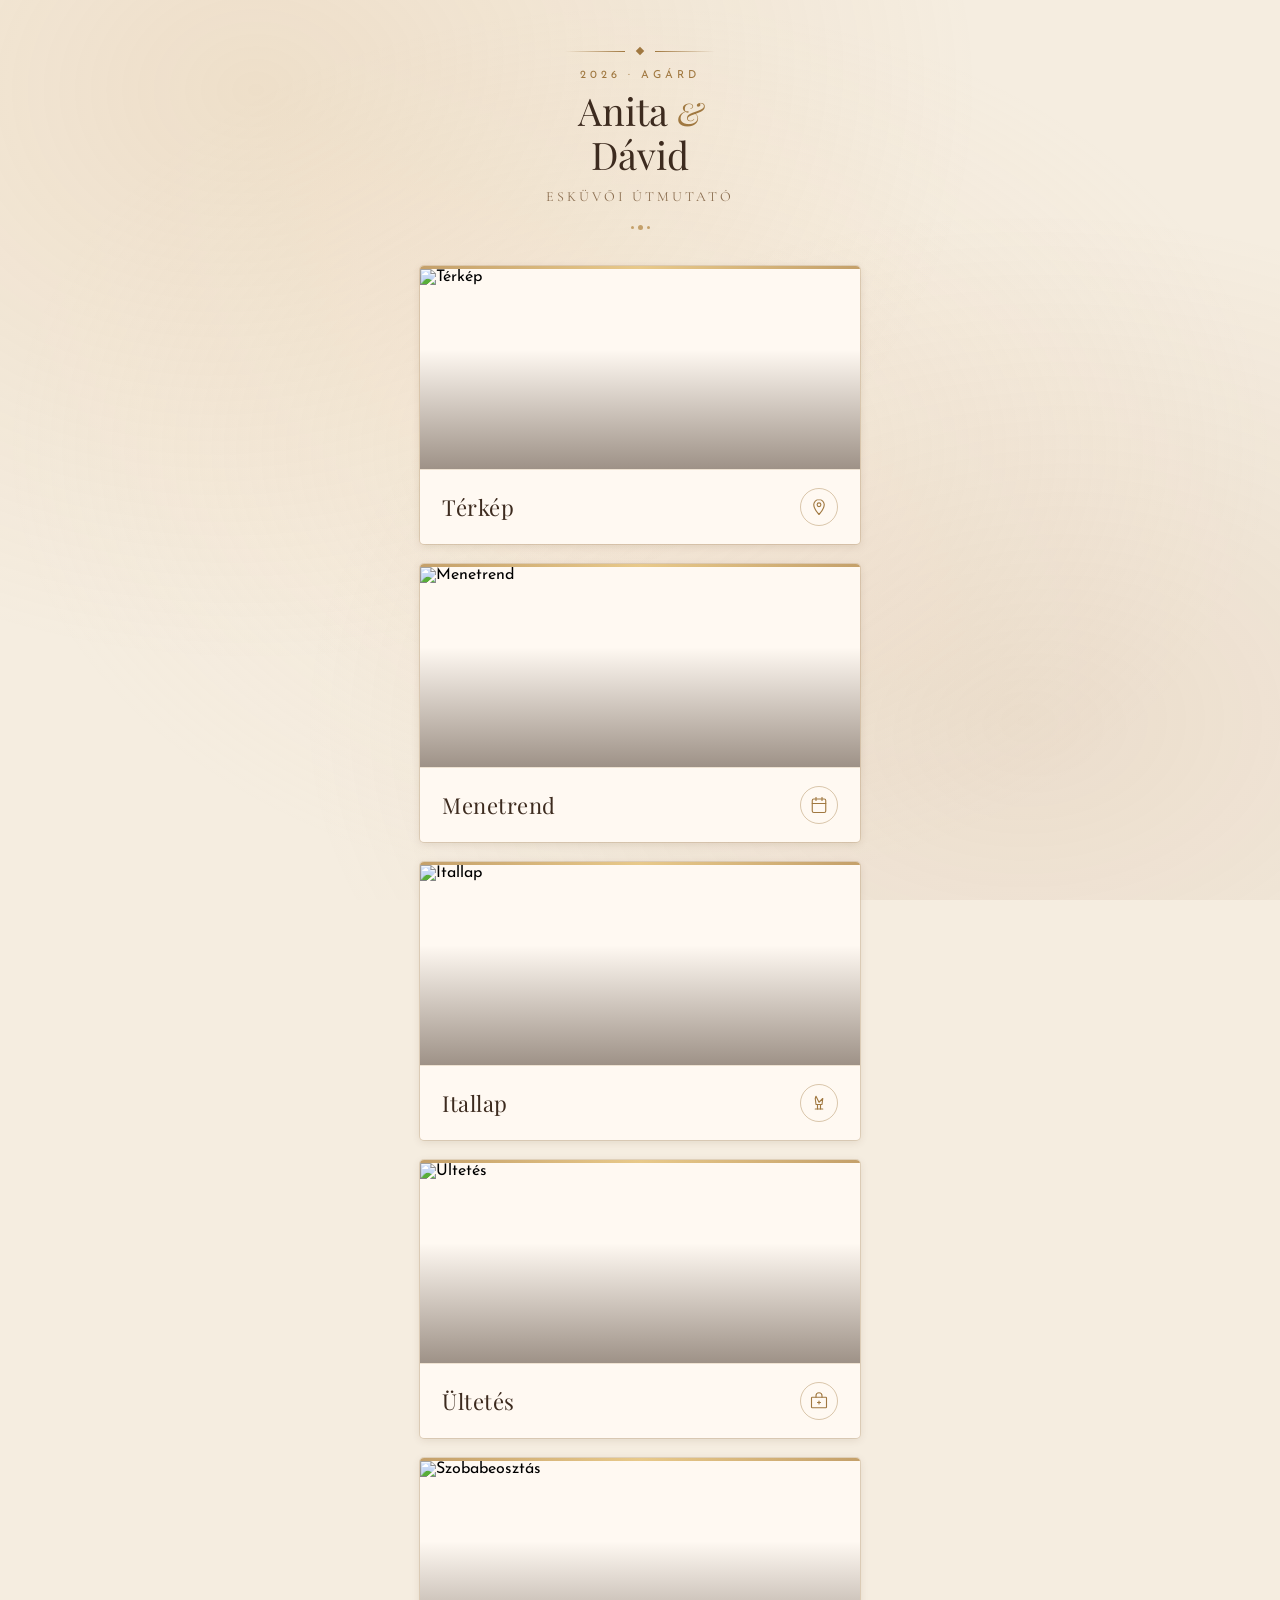
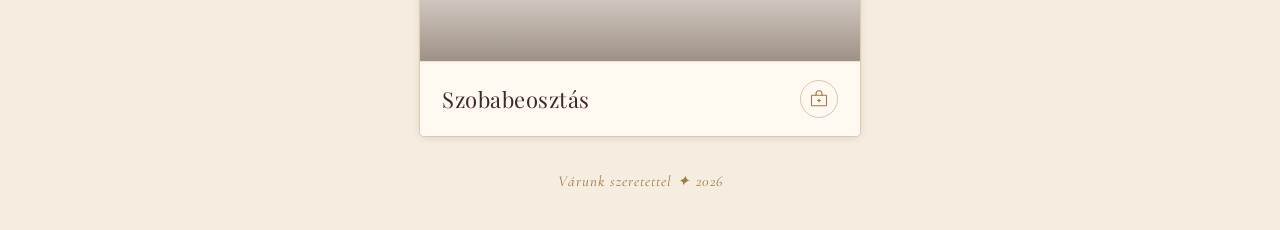
==== commit 8ae8d41c: "v2" ====
--- a/index.html
+++ b/index.html
@@ -1,562 +1,11 @@
-
 <!DOCTYPE html>
 <html lang="hu">
 <head>
-<meta charset="UTF-8">
-<meta name="viewport" content="width=device-width, initial-scale=1.0">
-<link href="https://fonts.googleapis.com/css2?family=Playfair+Display:ital,wght@0,400;0,700;1,400&family=Cormorant+Garamond:ital,wght@0,300;0,600;1,300&family=Josefin+Sans:wght@300;400&display=swap" rel="stylesheet">
-<style>
-  * { margin: 0; padding: 0; box-sizing: border-box; }
-
-  body {
-    background: #f5ede0;
-    min-height: 100vh;
-    font-family: 'Josefin Sans', sans-serif;
-    overflow-x: hidden;
-  }
-
-  .bg-texture {
-    position: fixed;
-    inset: 0;
-    background:
-      radial-gradient(ellipse at 20% 10%, rgba(210,160,100,0.18) 0%, transparent 50%),
-      radial-gradient(ellipse at 80% 80%, rgba(180,130,90,0.15) 0%, transparent 50%),
-      radial-gradient(ellipse at 50% 50%, rgba(245,220,190,0.2) 0%, transparent 70%);
-    pointer-events: none;
-    z-index: 0;
-  }
-
-  /* ── PAGES ── */
-  .page {
-    display: none;
-    position: relative;
-    z-index: 1;
-    min-height: 100vh;
-  }
-  .page.active { display: block; }
-
-  /* ── MAIN PAGE ── */
-  .container {
-    max-width: 480px;
-    margin: 0 auto;
-    padding: 0 20px 40px;
-  }
-
-  header {
-    text-align: center;
-    padding: 48px 0 36px;
-  }
-
-  .header-ornament {
-    display: flex;
-    align-items: center;
-    justify-content: center;
-    gap: 12px;
-    margin-bottom: 16px;
-  }
-
-  .ornament-line {
-    height: 1px;
-    width: 60px;
-    background: linear-gradient(to right, transparent, #a07840);
-  }
-  .ornament-line.right {
-    background: linear-gradient(to left, transparent, #a07840);
-  }
-
-  .ornament-diamond {
-    width: 6px;
-    height: 6px;
-    background: #a07840;
-    transform: rotate(45deg);
-  }
-
-  .header-year {
-    font-family: 'Josefin Sans', sans-serif;
-    font-size: 11px;
-    letter-spacing: 4px;
-    color: #a07840;
-    text-transform: uppercase;
-    margin-bottom: 8px;
-  }
-
-  .header-title {
-    font-family: 'Playfair Display', serif;
-    font-size: 38px;
-    line-height: 1.15;
-    color: #3d2b1f;
-    font-weight: 400;
-  }
-
-  .header-title .and {
-    font-style: italic;
-    color: #a07840;
-    font-size: 32px;
-  }
-
-  .header-subtitle {
-    font-family: 'Cormorant Garamond', serif;
-    font-size: 14px;
-    letter-spacing: 3px;
-    color: #8b6e50;
-    text-transform: uppercase;
-    margin-top: 12px;
-  }
-
-  .header-bottom-ornament {
-    display: flex;
-    align-items: center;
-    justify-content: center;
-    gap: 8px;
-    margin-top: 20px;
-  }
-
-  .dot-ornament { display: flex; gap: 4px; align-items: center; }
-  .dot { width: 3px; height: 3px; border-radius: 50%; background: #c4a06a; }
-  .dot.big { width: 5px; height: 5px; }
-
-  .cards-wrapper {
-    display: flex;
-    flex-direction: column;
-    gap: 20px;
-  }
-
-  .card {
-    border-radius: 4px;
-    overflow: hidden;
-    cursor: pointer;
-    position: relative;
-    box-shadow: 0 2px 8px rgba(80,50,20,0.12), 0 0 0 1px rgba(160,120,64,0.2);
-    transition: transform 0.3s ease, box-shadow 0.3s ease;
-    background: #fff9f2;
-  }
-
-  .card:active { transform: scale(0.98); }
-
-  .card-image-wrap {
-    width: 100%;
-    height: 200px;
-    overflow: hidden;
-    position: relative;
-  }
-
-  .card-image-wrap img {
-    width: 100%;
-    height: 100%;
-    object-fit: cover;
-    display: block;
-    transition: transform 0.6s ease;
-  }
-
-  .card:hover .card-image-wrap img { transform: scale(1.04); }
-
-  .card-image-overlay {
-    position: absolute;
-    inset: 0;
-    background: linear-gradient(to bottom, transparent 40%, rgba(40,20,5,0.45) 100%);
-  }
-
-  .card-footer {
-    display: flex;
-    align-items: center;
-    justify-content: space-between;
-    padding: 18px 22px;
-    border-top: 1px solid rgba(160,120,64,0.18);
-  }
-
-  .card-label {
-    font-family: 'Playfair Display', serif;
-    font-size: 22px;
-    color: #3d2b1f;
-    font-weight: 400;
-    letter-spacing: 0.5px;
-  }
-
-  .card-icon-wrap {
-    width: 38px;
-    height: 38px;
-    border-radius: 50%;
-    border: 1px solid rgba(160,120,64,0.4);
-    display: flex;
-    align-items: center;
-    justify-content: center;
-  }
-
-  .card-icon-wrap svg {
-    width: 18px;
-    height: 18px;
-    stroke: #a07840;
-    fill: none;
-    stroke-width: 1.5;
-    stroke-linecap: round;
-    stroke-linejoin: round;
-  }
-
-  .card-accent-bar {
-    height: 3px;
-    background: linear-gradient(to right, #c4a06a, #e8c98a, #c4a06a);
-  }
-
-  .footer-note {
-    text-align: center;
-    margin-top: 36px;
-    font-family: 'Cormorant Garamond', serif;
-    font-style: italic;
-    font-size: 15px;
-    color: #a07840;
-    letter-spacing: 1px;
-  }
-
-  /* ── SUBPAGE COMMON ── */
-  .subpage-inner {
-    max-width: 480px;
-    margin: 0 auto;
-    padding: 0 20px 48px;
-  }
-
-  .subpage-nav {
-    display: flex;
-    align-items: center;
-    padding: 20px 0 0;
-    gap: 12px;
-  }
-
-  .back-btn {
-    background: none;
-    border: none;
-    cursor: pointer;
-    display: flex;
-    align-items: center;
-    gap: 8px;
-    font-family: 'Josefin Sans', sans-serif;
-    font-size: 11px;
-    letter-spacing: 2.5px;
-    text-transform: uppercase;
-    color: #a07840;
-    padding: 8px 0;
-  }
-
-  .back-btn svg {
-    width: 16px;
-    height: 16px;
-    stroke: #a07840;
-    fill: none;
-    stroke-width: 1.8;
-    stroke-linecap: round;
-    stroke-linejoin: round;
-    flex-shrink: 0;
-  }
-
-  .subpage-header {
-    text-align: center;
-    padding: 24px 0 32px;
-  }
-
-  .subpage-title {
-    font-family: 'Playfair Display', serif;
-    font-size: 30px;
-    color: #3d2b1f;
-    font-weight: 400;
-  }
-
-  .subpage-divider {
-    display: flex;
-    align-items: center;
-    justify-content: center;
-    gap: 10px;
-    margin-top: 14px;
-  }
-
-  .subpage-divider .ornament-line { width: 50px; }
-
-  /* ── TÉRKÉP ALOLDAL ── */
-  .map-placeholder {
-    width: 100%;
-    border-radius: 4px;
-    overflow: hidden;
-    box-shadow: 0 2px 12px rgba(80,50,20,0.15), 0 0 0 1px rgba(160,120,64,0.2);
-    background: #e8ddd0;
-    aspect-ratio: 4/3;
-    display: flex;
-    flex-direction: column;
-    align-items: center;
-    justify-content: center;
-    gap: 12px;
-    position: relative;
-  }
-
-.map-frame {
-  overflow: hidden;
-  border-radius: 20px;
-  border: 1px solid var(--border);
-  background: #fff;
-  box-shadow: 0 10px 30px rgba(40, 80, 25, 0.12);
-}
-
-.map-image {
-  display: block;
-  width: 100%;
-  height: auto;
-}
-
-  .map-frame iframe {
-    display: block;
-    width: 100%;
-    height: 340px;
-    border: none;
-  }
-
-  .map-address-card {
-    margin-top: 16px;
-    background: #fff9f2;
-    border-radius: 4px;
-    border: 1px solid rgba(160,120,64,0.25);
-    padding: 18px 20px;
-    box-shadow: 0 1px 4px rgba(80,50,20,0.08);
-  }
-
-  .map-address-label {
-    font-family: 'Josefin Sans', sans-serif;
-    font-size: 10px;
-    letter-spacing: 3px;
-    text-transform: uppercase;
-    color: #a07840;
-    margin-bottom: 8px;
-  }
-
-  .map-address-name {
-    font-family: 'Playfair Display', serif;
-    font-size: 18px;
-    color: #3d2b1f;
-    margin-bottom: 4px;
-  }
-
-  .map-address-text {
-    font-family: 'Cormorant Garamond', serif;
-    font-size: 15px;
-    color: #8b6e50;
-    line-height: 1.5;
-  }
-
-  .map-open-btn {
-    display: flex;
-    align-items: center;
-    justify-content: center;
-    gap: 8px;
-    margin-top: 16px;
-    width: 100%;
-    padding: 13px;
-    background: none;
-    border: 1px solid rgba(160,120,64,0.45);
-    border-radius: 3px;
-    cursor: pointer;
-    font-family: 'Josefin Sans', sans-serif;
-    font-size: 11px;
-    letter-spacing: 2.5px;
-    text-transform: uppercase;
-    color: #a07840;
-    transition: background 0.2s;
-    text-decoration: none;
-  }
-
-  .map-open-btn:hover { background: rgba(160,120,64,0.07); }
-
-  .map-open-btn svg {
-    width: 14px; height: 14px;
-    stroke: #a07840; fill: none;
-    stroke-width: 1.8;
-    stroke-linecap: round;
-    stroke-linejoin: round;
-  }
-
-  /* ── MENETREND ── */
-  .timeline {
-    position: relative;
-    padding-left: 28px;
-  }
-
-  .timeline::before {
-    content: '';
-    position: absolute;
-    left: 6px;
-    top: 8px;
-    bottom: 8px;
-    width: 1px;
-    background: linear-gradient(to bottom, transparent, #c4a06a 10%, #c4a06a 90%, transparent);
-  }
-
-  .timeline-item {
-    position: relative;
-    padding: 0 0 32px 24px;
-  }
-
-  .timeline-item:last-child { padding-bottom: 0; }
-
-  .timeline-dot {
-    position: absolute;
-    left: -22px;
-    top: 6px;
-    width: 13px;
-    height: 13px;
-    border-radius: 50%;
-    background: #f5ede0;
-    border: 1.5px solid #c4a06a;
-    display: flex;
-    align-items: center;
-    justify-content: center;
-  }
-
-  .timeline-dot::after {
-    content: '';
-    width: 5px;
-    height: 5px;
-    border-radius: 50%;
-    background: #a07840;
-  }
-
-  .timeline-time {
-    font-family: 'Josefin Sans', sans-serif;
-    font-size: 11px;
-    letter-spacing: 3px;
-    color: #a07840;
-    text-transform: uppercase;
-    margin-bottom: 4px;
-  }
-
-  .timeline-title {
-    font-family: 'Playfair Display', serif;
-    font-size: 22px;
-    color: #3d2b1f;
-    font-weight: 400;
-    line-height: 1.2;
-  }
-
-  .timeline-sub {
-    font-family: 'Cormorant Garamond', serif;
-    font-style: italic;
-    font-size: 15px;
-    color: #8b6e50;
-    margin-top: 2px;
-  }
-
-  /* ── ITALOK / SZOBABEOSZTÁS ── */
-  .drinks-section {
-    margin-bottom: 28px;
-  }
-
-  .drinks-section-title {
-    font-family: 'Josefin Sans', sans-serif;
-    font-size: 10px;
-    letter-spacing: 3.5px;
-    text-transform: uppercase;
-    color: #a07840;
-    margin-bottom: 14px;
-    display: flex;
-    align-items: center;
-    gap: 10px;
-  }
-
-  .drinks-section-title::after {
-    content: '';
-    flex: 1;
-    height: 1px;
-    background: linear-gradient(to right, rgba(160,120,64,0.4), transparent);
-  }
-
-  .drinks-list {
-    display: flex;
-    flex-direction: column;
-    gap: 2px;
-  }
-
-  .drink-item {
-    background: #fff9f2;
-    border: 1px solid rgba(160,120,64,0.18);
-    border-radius: 3px;
-    padding: 14px 18px;
-    display: flex;
-    align-items: baseline;
-    justify-content: space-between;
-    gap: 12px;
-  }
-
-  .drink-name {
-    font-family: 'Playfair Display', serif;
-    font-size: 17px;
-    color: #3d2b1f;
-    font-weight: 400;
-  }
-
-  .drink-sub {
-    font-family: 'Cormorant Garamond', serif;
-    font-style: italic;
-    font-size: 14px;
-    color: #a07840;
-    text-align: right;
-    flex-shrink: 0;
-  }
-
-  /* szoba grid */
-  .rooms-grid {
-    display: grid;
-    grid-template-columns: 1fr 1fr;
-    gap: 10px;
-  }
-
-  .room-card {
-    background: #fff9f2;
-    border: 1px solid rgba(160,120,64,0.22);
-    border-radius: 4px;
-    padding: 16px 14px;
-    position: relative;
-    overflow: hidden;
-  }
-
-  .room-card::before {
-    content: '';
-    position: absolute;
-    top: 0; left: 0; right: 0;
-    height: 2px;
-    background: linear-gradient(to right, #c4a06a, #e8c98a);
-  }
-
-  .room-number {
-    font-family: 'Josefin Sans', sans-serif;
-    font-size: 10px;
-    letter-spacing: 2px;
-    color: #a07840;
-    text-transform: uppercase;
-    margin-bottom: 8px;
-  }
-
-  .room-guests {
-    display: flex;
-    flex-direction: column;
-    gap: 4px;
-  }
-
-  .room-guest {
-    font-family: 'Cormorant Garamond', serif;
-    font-size: 16px;
-    color: #3d2b1f;
-    line-height: 1.3;
-  }
-
-  .room-guest.soft { color: #8b6e50; font-style: italic; }
-
-  .rooms-note {
-    margin-top: 20px;
-    padding: 16px 18px;
-    background: rgba(160,120,64,0.07);
-    border-radius: 3px;
-    border-left: 2px solid #c4a06a;
-    font-family: 'Cormorant Garamond', serif;
-    font-style: italic;
-    font-size: 14px;
-    color: #8b6e50;
-    line-height: 1.6;
-  }
-</style>
+  <meta charset="UTF-8">
+  <meta name="viewport" content="width=device-width, initial-scale=1.0">
+  <title>Anita & Dávid · Esküvő 2026</title>
+  <link href="https://fonts.googleapis.com/css2?family=Playfair+Display:ital,wght@0,400;0,700;1,400&family=Cormorant+Garamond:ital,wght@0,300;0,600;1,300&family=Josefin+Sans:wght@300;400&display=swap" rel="stylesheet">
+  <link rel="stylesheet" href="style.css">
 </head>
 <body>
 
@@ -628,10 +77,10 @@
         </div>
       </div>
 
-<div class="card" onclick="showPage('ultetes')">
+      <div class="card" onclick="showPage('ultetes')">
         <div class="card-accent-bar"></div>
         <div class="card-image-wrap">
-          <img src="https://images.unsplash.com/photo-1566073771259-6a8506099945?w=600&q=80" alt="Szobabeosztás" />
+          <img src="https://images.unsplash.com/photo-1464366400600-7168b8af9bc3?w=600&q=80" alt="Ültetés" />
           <div class="card-image-overlay"></div>
         </div>
         <div class="card-footer">
@@ -641,7 +90,6 @@
           </div>
         </div>
       </div>
-
 
       <div class="card" onclick="showPage('szobak')">
         <div class="card-accent-bar"></div>
@@ -662,479 +110,6 @@
   </div>
 </div>
 
-<!-- ═══════════════════════════════ TÉRKÉP ═══════════════════════════════ -->
-<div class="page" id="page-terkep">
-  <div class="subpage-inner">
-    <div class="subpage-nav">
-      <button class="back-btn" onclick="showPage('main')">
-        <svg viewBox="0 0 24 24"><polyline points="15 18 9 12 15 6"/></svg>
-        Vissza
-      </button>
-    </div>
-    <div class="subpage-header">
-      <div class="header-ornament">
-        <div class="ornament-line"></div>
-        <div class="ornament-diamond"></div>
-        <div class="ornament-line right"></div>
-      </div>
-      <h2 class="subpage-title">Térkép</h2>
-    </div>
-
-  <div class="map-frame">
-  <img src="terkep.png" alt="Esküvő helyszín térkép" class="map-image">
-</div>
-
-    <div class="map-address-card">
-      <p class="map-address-label">Helyszín</p>
-      <p class="map-address-name">Agárd · Velencei-tó</p>
-      <p class="map-address-text">Gárdony, 2484<br>Velencei-tó partja</p>
-      <a class="map-open-btn" href="https://www.google.com/maps/place/Camping+P%C3%A1k%C3%A1sz/@47.1913926,18.5883248,17z/data=!3m1!4b1!4m6!3m5!1s0x4769ff57b005d9eb:0x54d63829fd5a5428!8m2!3d47.1913926!4d18.5883248!16s%2Fg%2F1tgnw00l?hl=en&entry=ttu&g_ep=EgoyMDI2MDUyNy4wIKXMDSoASAFQAw%3D%3D" target="_blank">
-        <svg viewBox="0 0 24 24"><path d="M18 13v6a2 2 0 01-2 2H5a2 2 0 01-2-2V8a2 2 0 012-2h6"/><polyline points="15 3 21 3 21 9"/><line x1="10" y1="14" x2="21" y2="3"/></svg>
-        Megnyitás térképen
-      </a>
-    </div>
-  </div>
-</div>
-
-<!-- ═══════════════════════════════ MENETREND ═══════════════════════════════ -->
-<div class="page" id="page-menetrend">
-  <div class="subpage-inner">
-    <div class="subpage-nav">
-      <button class="back-btn" onclick="showPage('main')">
-        <svg viewBox="0 0 24 24"><polyline points="15 18 9 12 15 6"/></svg>
-        Vissza
-      </button>
-    </div>
-    <div class="subpage-header">
-      <div class="header-ornament">
-        <div class="ornament-line"></div>
-        <div class="ornament-diamond"></div>
-        <div class="ornament-line right"></div>
-      </div>
-      <h2 class="subpage-title">Menetrend</h2>
-    </div>
-
-    <div class="timeline">
-      <div class="timeline-item">
-        <div class="timeline-dot"></div>
-        <p class="timeline-time">16:00</p>
-        <p class="timeline-title">Érkezés</p>
-      </div>
-
-      <div class="timeline-item">
-        <div class="timeline-dot"></div>
-        <p class="timeline-time">17:00</p>
-        <p class="timeline-title">Szertartás</p>
-      </div>
-
-      <div class="timeline-item">
-        <div class="timeline-dot"></div>
-        <p class="timeline-time">17:45</p>
-        <p class="timeline-title">Gratulációk</p>
-        <p class="timeline-sub">Fotózás</p>
-      </div>
-
-      <div class="timeline-item">
-        <div class="timeline-dot"></div>
-        <p class="timeline-time">19:00</p>
-        <p class="timeline-title">Vacsora</p>
-      </div>
-
-      <div class="timeline-item">
-        <div class="timeline-dot"></div>
-        <p class="timeline-time">21:30</p>
-        <p class="timeline-title">Buli hajnalig</p>
-      </div>
-
-      <div class="timeline-item">
-        <div class="timeline-dot"></div>
-        <p class="timeline-time">22:30</p>
-        <p class="timeline-title">Torta</p>
-      </div>
-
-      <div class="timeline-item">
-        <div class="timeline-dot"></div>
-        <p class="timeline-time">23:30</p>
-        <p class="timeline-title">„Éjféli" vacsora</p>
-      </div>
-    </div>
-  </div>
-</div>
-
-<!-- ═══════════════════════════════ ITALOK ═══════════════════════════════ -->
-<div class="page" id="page-italok">
-  <div class="subpage-inner">
-    <div class="subpage-nav">
-      <button class="back-btn" onclick="showPage('main')">
-        <svg viewBox="0 0 24 24"><polyline points="15 18 9 12 15 6"/></svg>
-        Vissza
-      </button>
-    </div>
-    <div class="subpage-header">
-      <div class="header-ornament">
-        <div class="ornament-line"></div>
-        <div class="ornament-diamond"></div>
-        <div class="ornament-line right"></div>
-      </div>
-      <h2 class="subpage-title">Itallap</h2>
-    </div>
-
-    <div class="drinks-section">
-      <p class="drinks-section-title">Alkoholmentes</p>
-      <div class="drinks-list">
-        <div class="drink-item">
-          <span class="drink-name">Limonádé</span>
-          <span class="drink-sub">több ízben</span>
-        </div>
-        <div class="drink-item">
-          <span class="drink-name">Kóla</span>
-        </div>
-        <div class="drink-item">
-          <span class="drink-name">Tonic</span>
-        </div>
-        <div class="drink-item">
-          <span class="drink-name">Gyümölcslé</span>
-          <span class="drink-sub">alma, narancs</span>
-        </div>
-        <div class="drink-item">
-          <span class="drink-name">Kávé</span>
-        </div>
-        <div class="drink-item">
-          <span class="drink-name">Ásványvíz</span>
-        </div>
-      </div>
-    </div>
-  </div>
-</div>
-
-<!-- ═══════════════════════════════ SZOBÁK ═══════════════════════════════ -->
-<div class="page" id="page-szobak">
-  <div class="subpage-inner">
-    <div class="subpage-nav">
-      <button class="back-btn" onclick="showPage('main')">
-        <svg viewBox="0 0 24 24"><polyline points="15 18 9 12 15 6"/></svg>
-        Vissza
-      </button>
-    </div>
-    <div class="subpage-header">
-      <div class="header-ornament">
-        <div class="ornament-line"></div>
-        <div class="ornament-diamond"></div>
-        <div class="ornament-line right"></div>
-      </div>
-      <h2 class="subpage-title">Szobabeosztás</h2>
-    </div>
-
-    <div class="drinks-section">
-      <p class="drinks-section-title">Főépület</p>
-      <div class="rooms-grid">
-        <div class="room-card">
-          <p class="room-number">101-es szoba</p>
-          <div class="room-guests">
-            <span class="room-guest">Kovács Péter</span>
-            <span class="room-guest">Kovács Anna</span>
-          </div>
-        </div>
-        <div class="room-card">
-          <p class="room-number">102-es szoba</p>
-          <div class="room-guests">
-            <span class="room-guest">Nagy Bálint</span>
-            <span class="room-guest">Nagy Eszter</span>
-          </div>
-        </div>
-        <div class="room-card">
-          <p class="room-number">103-as szoba</p>
-          <div class="room-guests">
-            <span class="room-guest">Tóth Gábor</span>
-            <span class="room-guest">Tóth Réka</span>
-          </div>
-        </div>
-        <div class="room-card">
-          <p class="room-number">104-es szoba</p>
-          <div class="room-guests">
-            <span class="room-guest">Fekete Zsolt</span>
-            <span class="room-guest soft">–</span>
-          </div>
-        </div>
-      </div>
-    </div>
-
-    <div class="drinks-section">
-      <p class="drinks-section-title">Vendégház</p>
-      <div class="rooms-grid">
-        <div class="room-card">
-          <p class="room-number">201-es szoba</p>
-          <div class="room-guests">
-            <span class="room-guest">Varga Tamás</span>
-            <span class="room-guest">Varga Noémi</span>
-          </div>
-        </div>
-        <div class="room-card">
-          <p class="room-number">202-es szoba</p>
-          <div class="room-guests">
-            <span class="room-guest">Horváth Ádám</span>
-            <span class="room-guest">Horváth Lili</span>
-          </div>
-        </div>
-        <div class="room-card">
-          <p class="room-number">203-as szoba</p>
-          <div class="room-guests">
-            <span class="room-guest">Szabó Kristóf</span>
-            <span class="room-guest">Szabó Fanni</span>
-          </div>
-        </div>
-        <div class="room-card">
-          <p class="room-number">204-es szoba</p>
-          <div class="room-guests">
-            <span class="room-guest">Kiss Márton</span>
-            <span class="room-guest">Kiss Dóra</span>
-          </div>
-        </div>
-      </div>
-    </div>
-
-    <div class="rooms-note">
-      A szobabeosztás még véglegesítés alatt áll — hamarosan frissítjük a valódi nevekkel.
-    </div>
-
-  </div>
-</div>
-<!-- ═══════════════════════════════ ÜLTETÉS ═══════════════════════════════ -->
-<div class="page" id="page-ultetes">
-  <div class="subpage-inner">
-    <div class="subpage-nav">
-      <button class="back-btn" onclick="showPage('main')">
-        <svg viewBox="0 0 24 24"><polyline points="15 18 9 12 15 6"/></svg>
-        Vissza
-      </button>
-    </div>
-    <div class="subpage-header">
-      <div class="header-ornament">
-        <div class="ornament-line"></div>
-        <div class="ornament-diamond"></div>
-        <div class="ornament-line right"></div>
-      </div>
-      <h2 class="subpage-title">Ültetési rend</h2>
-    </div>
-
-    <div class="drinks-section">
-      <div class="rooms-grid">
-
-        <div class="room-card">
-          <p class="room-number">1. asztal</p>
-          <div class="room-guests">
-            <span class="room-guest">Dávid</span>
-            <span class="room-guest">Anita</span>
-            <span class="room-guest">Anyu</span>
-            <span class="room-guest">Apu</span>
-            <span class="room-guest">Mama</span>
-            <span class="room-guest">Anya</span>
-            <span class="room-guest">Apa</span>
-            <span class="room-guest">Gyuri</span>
-          </div>
-        </div>
-
-        <div class="room-card">
-          <p class="room-number">2. asztal</p>
-          <div class="room-guests">
-            <span class="room-guest">Adél</span>
-            <span class="room-guest">Brigi</span>
-            <span class="room-guest">Benji</span>
-            <span class="room-guest">Lori plusz egy</span>
-            <span class="room-guest">Lori</span>
-            <span class="room-guest">Zsuzsa</span>
-            <span class="room-guest">Anna</span>
-          </div>
-        </div>
-
-        <div class="room-card">
-          <p class="room-number">3. asztal</p>
-          <div class="room-guests">
-            <span class="room-guest">Gergő</span>
-            <span class="room-guest">Ági</span>
-            <span class="room-guest">Andi</span>
-            <span class="room-guest">Lajos</span>
-            <span class="room-guest">Norbi</span>
-            <span class="room-guest">Lilla</span>
-            <span class="room-guest">Sugi</span>
-            <span class="room-guest">Dani</span>
-          </div>
-        </div>
-
-        <div class="room-card">
-          <p class="room-number">4. asztal</p>
-          <div class="room-guests">
-            <span class="room-guest">Matyi</span>
-            <span class="room-guest">Sziszi</span>
-            <span class="room-guest">Boti</span>
-            <span class="room-guest">Virág</span>
-            <span class="room-guest">Ricsi</span>
-            <span class="room-guest">Kata</span>
-            <span class="room-guest">Viktor</span>
-          </div>
-        </div>
-
-        <div class="room-card">
-          <p class="room-number">5. asztal</p>
-          <div class="room-guests">
-            <span class="room-guest">Tibi</span>
-            <span class="room-guest">Gabi</span>
-            <span class="room-guest">Gergő</span>
-            <span class="room-guest">Gerda</span>
-            <span class="room-guest">Balázs</span>
-            <span class="room-guest">Adrienn</span>
-            <span class="room-guest">Márk</span>
-          </div>
-        </div>
-
-        <div class="room-card">
-          <p class="room-number">6. asztal</p>
-          <div class="room-guests">
-            <span class="room-guest">Dani</span>
-            <span class="room-guest">Era</span>
-            <span class="room-guest">Gyuri</span>
-            <span class="room-guest">Csonka</span>
-            <span class="room-guest">Bogi</span>
-            <span class="room-guest">András</span>
-            <span class="room-guest">Csabi</span>
-            <span class="room-guest">Réka</span>
-          </div>
-        </div>
-
-        <div class="room-card">
-          <p class="room-number">7. asztal</p>
-          <div class="room-guests">
-            <span class="room-guest">Csip</span>
-            <span class="room-guest">Csip plusz egy</span>
-            <span class="room-guest">Borbély</span>
-            <span class="room-guest">Borbély plusz egy</span>
-            <span class="room-guest">Tibi</span>
-            <span class="room-guest">Bence</span>
-            <span class="room-guest">Bendi</span>
-            <span class="room-guest">Lelle</span>
-          </div>
-        </div>
-
-        <div class="room-card">
-          <p class="room-number">8. asztal</p>
-          <div class="room-guests">
-            <span class="room-guest">Zsuzsa mama</span>
-            <span class="room-guest">Márti</span>
-            <span class="room-guest">Ani</span>
-            <span class="room-guest">Péter</span>
-            <span class="room-guest">Vanda</span>
-            <span class="room-guest">Timi</span>
-            <span class="room-guest">Blanka</span>
-            <span class="room-guest">Benett</span>
-          </div>
-        </div>
-
-        <div class="room-card">
-          <p class="room-number">9. asztal</p>
-          <div class="room-guests">
-            <span class="room-guest">Tomi</span>
-            <span class="room-guest">Teri</span>
-            <span class="room-guest">Peti</span>
-            <span class="room-guest">Hati</span>
-            <span class="room-guest">Dávid</span>
-            <span class="room-guest">Timi</span>
-            <span class="room-guest">Viki</span>
-            <span class="room-guest">Viki plusz egy</span>
-          </div>
-        </div>
-
-        <div class="room-card">
-          <p class="room-number">10. asztal</p>
-          <div class="room-guests">
-            <span class="room-guest">Bea</span>
-            <span class="room-guest">Tamás</span>
-            <span class="room-guest">Réka</span>
-            <span class="room-guest">Vera</span>
-            <span class="room-guest">Ali</span>
-            <span class="room-guest">Viki</span>
-            <span class="room-guest">Zétény</span>
-          </div>
-        </div>
-
-        <div class="room-card">
-          <p class="room-number">11. asztal</p>
-          <div class="room-guests">
-            <span class="room-guest">József</span>
-            <span class="room-guest">Reni</span>
-            <span class="room-guest">Kati</span>
-            <span class="room-guest">Zoli</span>
-            <span class="room-guest">Zselyke</span>
-            <span class="room-guest">Ákos</span>
-          </div>
-        </div>
-
-        <div class="room-card">
-          <p class="room-number">12. asztal</p>
-          <div class="room-guests">
-            <span class="room-guest">Ili</span>
-            <span class="room-guest">Reni</span>
-            <span class="room-guest">Kati</span>
-            <span class="room-guest">Zoli</span>
-            <span class="room-guest">Niki</span>
-            <span class="room-guest">Ákos</span>
-            <span class="room-guest">Előd</span>
-            <span class="room-guest">Borika</span>
-          </div>
-        </div>
-
-        <div class="room-card">
-          <p class="room-number">13. asztal</p>
-          <div class="room-guests">
-            <span class="room-guest">Eni</span>
-            <span class="room-guest">Femi</span>
-            <span class="room-guest">Dani</span>
-            <span class="room-guest">Dia</span>
-            <span class="room-guest">Zoárd</span>
-            <span class="room-guest">Réka</span>
-            <span class="room-guest">Kotta</span>
-            <span class="room-guest">Gabi</span>
-          </div>
-        </div>
-
-        <div class="room-card">
-          <p class="room-number">14. asztal</p>
-          <div class="room-guests">
-            <span class="room-guest">Bogi</span>
-            <span class="room-guest">Luca</span>
-            <span class="room-guest">Quincy</span>
-            <span class="room-guest">Bálint</span>
-            <span class="room-guest">Lelle</span>
-            <span class="room-guest">Gábor</span>
-            <span class="room-guest">Eszti</span>
-            <span class="room-guest">Levi</span>
-          </div>
-        </div>
-
-        <div class="room-card">
-          <p class="room-number">15. asztal</p>
-          <div class="room-guests">
-            <span class="room-guest">Zsó</span>
-            <span class="room-guest">Botond</span>
-            <span class="room-guest">Álmos</span>
-            <span class="room-guest">Róza</span>
-            <span class="room-guest">Bori</span>
-            <span class="room-guest">Dóri</span>
-            <span class="room-guest">Beni</span>
-            <span class="room-guest">Fanni</span>
-          </div>
-        </div>
-
-      </div>
-    </div>
-
-  </div>
-</div>
-<script>
-  function showPage(id) {
-    document.querySelectorAll('.page').forEach(p => p.classList.remove('active'));
-    document.getElementById('page-' + id).classList.add('active');
-    window.scrollTo({ top: 0, behavior: 'smooth' });
-  }
-</script>
+<script src="js/app.js"></script>
 </body>
 </html>
--- a/style.css
+++ b/style.css
@@ -0,0 +1,550 @@
+* { margin: 0; padding: 0; box-sizing: border-box; }
+
+body {
+  background: #f5ede0;
+  min-height: 100vh;
+  font-family: 'Josefin Sans', sans-serif;
+  overflow-x: hidden;
+}
+
+.bg-texture {
+  position: fixed;
+  inset: 0;
+  background:
+    radial-gradient(ellipse at 20% 10%, rgba(210,160,100,0.18) 0%, transparent 50%),
+    radial-gradient(ellipse at 80% 80%, rgba(180,130,90,0.15) 0%, transparent 50%),
+    radial-gradient(ellipse at 50% 50%, rgba(245,220,190,0.2) 0%, transparent 70%);
+  pointer-events: none;
+  z-index: 0;
+}
+
+/* ── PAGES ── */
+.page {
+  display: none;
+  position: relative;
+  z-index: 1;
+  min-height: 100vh;
+}
+.page.active { display: block; }
+
+/* ── MAIN PAGE ── */
+.container {
+  max-width: 480px;
+  margin: 0 auto;
+  padding: 0 20px 40px;
+}
+
+header {
+  text-align: center;
+  padding: 48px 0 36px;
+}
+
+.header-ornament {
+  display: flex;
+  align-items: center;
+  justify-content: center;
+  gap: 12px;
+  margin-bottom: 16px;
+}
+
+.ornament-line {
+  height: 1px;
+  width: 60px;
+  background: linear-gradient(to right, transparent, #a07840);
+}
+.ornament-line.right {
+  background: linear-gradient(to left, transparent, #a07840);
+}
+
+.ornament-diamond {
+  width: 6px;
+  height: 6px;
+  background: #a07840;
+  transform: rotate(45deg);
+}
+
+.header-year {
+  font-family: 'Josefin Sans', sans-serif;
+  font-size: 11px;
+  letter-spacing: 4px;
+  color: #a07840;
+  text-transform: uppercase;
+  margin-bottom: 8px;
+}
+
+.header-title {
+  font-family: 'Playfair Display', serif;
+  font-size: 38px;
+  line-height: 1.15;
+  color: #3d2b1f;
+  font-weight: 400;
+}
+
+.header-title .and {
+  font-style: italic;
+  color: #a07840;
+  font-size: 32px;
+}
+
+.header-subtitle {
+  font-family: 'Cormorant Garamond', serif;
+  font-size: 14px;
+  letter-spacing: 3px;
+  color: #8b6e50;
+  text-transform: uppercase;
+  margin-top: 12px;
+}
+
+.header-bottom-ornament {
+  display: flex;
+  align-items: center;
+  justify-content: center;
+  gap: 8px;
+  margin-top: 20px;
+}
+
+.dot-ornament { display: flex; gap: 4px; align-items: center; }
+.dot { width: 3px; height: 3px; border-radius: 50%; background: #c4a06a; }
+.dot.big { width: 5px; height: 5px; }
+
+.cards-wrapper {
+  display: flex;
+  flex-direction: column;
+  gap: 20px;
+}
+
+.card {
+  border-radius: 4px;
+  overflow: hidden;
+  cursor: pointer;
+  position: relative;
+  box-shadow: 0 2px 8px rgba(80,50,20,0.12), 0 0 0 1px rgba(160,120,64,0.2);
+  transition: transform 0.3s ease, box-shadow 0.3s ease;
+  background: #fff9f2;
+}
+
+.card:active { transform: scale(0.98); }
+
+.card-image-wrap {
+  width: 100%;
+  height: 200px;
+  overflow: hidden;
+  position: relative;
+}
+
+.card-image-wrap img {
+  width: 100%;
+  height: 100%;
+  object-fit: cover;
+  display: block;
+  transition: transform 0.6s ease;
+}
+
+.card:hover .card-image-wrap img { transform: scale(1.04); }
+
+.card-image-overlay {
+  position: absolute;
+  inset: 0;
+  background: linear-gradient(to bottom, transparent 40%, rgba(40,20,5,0.45) 100%);
+}
+
+.card-footer {
+  display: flex;
+  align-items: center;
+  justify-content: space-between;
+  padding: 18px 22px;
+  border-top: 1px solid rgba(160,120,64,0.18);
+}
+
+.card-label {
+  font-family: 'Playfair Display', serif;
+  font-size: 22px;
+  color: #3d2b1f;
+  font-weight: 400;
+  letter-spacing: 0.5px;
+}
+
+.card-icon-wrap {
+  width: 38px;
+  height: 38px;
+  border-radius: 50%;
+  border: 1px solid rgba(160,120,64,0.4);
+  display: flex;
+  align-items: center;
+  justify-content: center;
+}
+
+.card-icon-wrap svg {
+  width: 18px;
+  height: 18px;
+  stroke: #a07840;
+  fill: none;
+  stroke-width: 1.5;
+  stroke-linecap: round;
+  stroke-linejoin: round;
+}
+
+.card-accent-bar {
+  height: 3px;
+  background: linear-gradient(to right, #c4a06a, #e8c98a, #c4a06a);
+}
+
+.footer-note {
+  text-align: center;
+  margin-top: 36px;
+  font-family: 'Cormorant Garamond', serif;
+  font-style: italic;
+  font-size: 15px;
+  color: #a07840;
+  letter-spacing: 1px;
+}
+
+/* ── SUBPAGE COMMON ── */
+.subpage-inner {
+  max-width: 480px;
+  margin: 0 auto;
+  padding: 0 20px 48px;
+}
+
+.subpage-nav {
+  display: flex;
+  align-items: center;
+  padding: 20px 0 0;
+  gap: 12px;
+}
+
+.back-btn {
+  background: none;
+  border: none;
+  cursor: pointer;
+  display: flex;
+  align-items: center;
+  gap: 8px;
+  font-family: 'Josefin Sans', sans-serif;
+  font-size: 11px;
+  letter-spacing: 2.5px;
+  text-transform: uppercase;
+  color: #a07840;
+  padding: 8px 0;
+}
+
+.back-btn svg {
+  width: 16px;
+  height: 16px;
+  stroke: #a07840;
+  fill: none;
+  stroke-width: 1.8;
+  stroke-linecap: round;
+  stroke-linejoin: round;
+  flex-shrink: 0;
+}
+
+.subpage-header {
+  text-align: center;
+  padding: 24px 0 32px;
+}
+
+.subpage-title {
+  font-family: 'Playfair Display', serif;
+  font-size: 30px;
+  color: #3d2b1f;
+  font-weight: 400;
+}
+
+.subpage-divider {
+  display: flex;
+  align-items: center;
+  justify-content: center;
+  gap: 10px;
+  margin-top: 14px;
+}
+
+.subpage-divider .ornament-line { width: 50px; }
+
+/* ── TÉRKÉP ALOLDAL ── */
+.map-placeholder {
+  width: 100%;
+  border-radius: 4px;
+  overflow: hidden;
+  box-shadow: 0 2px 12px rgba(80,50,20,0.15), 0 0 0 1px rgba(160,120,64,0.2);
+  background: #e8ddd0;
+  aspect-ratio: 4/3;
+  display: flex;
+  flex-direction: column;
+  align-items: center;
+  justify-content: center;
+  gap: 12px;
+  position: relative;
+}
+
+.map-frame {
+  overflow: hidden;
+  border-radius: 20px;
+  border: 1px solid var(--border);
+  background: #fff;
+  box-shadow: 0 10px 30px rgba(40, 80, 25, 0.12);
+}
+
+.map-image {
+  display: block;
+  width: 100%;
+  height: auto;
+}
+
+.map-frame iframe {
+  display: block;
+  width: 100%;
+  height: 340px;
+  border: none;
+}
+
+.map-address-card {
+  margin-top: 16px;
+  background: #fff9f2;
+  border-radius: 4px;
+  border: 1px solid rgba(160,120,64,0.25);
+  padding: 18px 20px;
+  box-shadow: 0 1px 4px rgba(80,50,20,0.08);
+}
+
+.map-address-label {
+  font-family: 'Josefin Sans', sans-serif;
+  font-size: 10px;
+  letter-spacing: 3px;
+  text-transform: uppercase;
+  color: #a07840;
+  margin-bottom: 8px;
+}
+
+.map-address-name {
+  font-family: 'Playfair Display', serif;
+  font-size: 18px;
+  color: #3d2b1f;
+  margin-bottom: 4px;
+}
+
+.map-address-text {
+  font-family: 'Cormorant Garamond', serif;
+  font-size: 15px;
+  color: #8b6e50;
+  line-height: 1.5;
+}
+
+.map-open-btn {
+  display: flex;
+  align-items: center;
+  justify-content: center;
+  gap: 8px;
+  margin-top: 16px;
+  width: 100%;
+  padding: 13px;
+  background: none;
+  border: 1px solid rgba(160,120,64,0.45);
+  border-radius: 3px;
+  cursor: pointer;
+  font-family: 'Josefin Sans', sans-serif;
+  font-size: 11px;
+  letter-spacing: 2.5px;
+  text-transform: uppercase;
+  color: #a07840;
+  transition: background 0.2s;
+  text-decoration: none;
+}
+
+.map-open-btn:hover { background: rgba(160,120,64,0.07); }
+
+.map-open-btn svg {
+  width: 14px; height: 14px;
+  stroke: #a07840; fill: none;
+  stroke-width: 1.8;
+  stroke-linecap: round;
+  stroke-linejoin: round;
+}
+
+/* ── MENETREND ── */
+.timeline {
+  position: relative;
+  padding-left: 28px;
+}
+
+.timeline::before {
+  content: '';
+  position: absolute;
+  left: 6px;
+  top: 8px;
+  bottom: 8px;
+  width: 1px;
+  background: linear-gradient(to bottom, transparent, #c4a06a 10%, #c4a06a 90%, transparent);
+}
+
+.timeline-item {
+  position: relative;
+  padding: 0 0 32px 24px;
+}
+
+.timeline-item:last-child { padding-bottom: 0; }
+
+.timeline-dot {
+  position: absolute;
+  left: -22px;
+  top: 6px;
+  width: 13px;
+  height: 13px;
+  border-radius: 50%;
+  background: #f5ede0;
+  border: 1.5px solid #c4a06a;
+  display: flex;
+  align-items: center;
+  justify-content: center;
+}
+
+.timeline-dot::after {
+  content: '';
+  width: 5px;
+  height: 5px;
+  border-radius: 50%;
+  background: #a07840;
+}
+
+.timeline-time {
+  font-family: 'Josefin Sans', sans-serif;
+  font-size: 11px;
+  letter-spacing: 3px;
+  color: #a07840;
+  text-transform: uppercase;
+  margin-bottom: 4px;
+}
+
+.timeline-title {
+  font-family: 'Playfair Display', serif;
+  font-size: 22px;
+  color: #3d2b1f;
+  font-weight: 400;
+  line-height: 1.2;
+}
+
+.timeline-sub {
+  font-family: 'Cormorant Garamond', serif;
+  font-style: italic;
+  font-size: 15px;
+  color: #8b6e50;
+  margin-top: 2px;
+}
+
+/* ── ITALOK / SZOBABEOSZTÁS ── */
+.drinks-section {
+  margin-bottom: 28px;
+}
+
+.drinks-section-title {
+  font-family: 'Josefin Sans', sans-serif;
+  font-size: 10px;
+  letter-spacing: 3.5px;
+  text-transform: uppercase;
+  color: #a07840;
+  margin-bottom: 14px;
+  display: flex;
+  align-items: center;
+  gap: 10px;
+}
+
+.drinks-section-title::after {
+  content: '';
+  flex: 1;
+  height: 1px;
+  background: linear-gradient(to right, rgba(160,120,64,0.4), transparent);
+}
+
+.drinks-list {
+  display: flex;
+  flex-direction: column;
+  gap: 2px;
+}
+
+.drink-item {
+  background: #fff9f2;
+  border: 1px solid rgba(160,120,64,0.18);
+  border-radius: 3px;
+  padding: 14px 18px;
+  display: flex;
+  align-items: baseline;
+  justify-content: space-between;
+  gap: 12px;
+}
+
+.drink-name {
+  font-family: 'Playfair Display', serif;
+  font-size: 17px;
+  color: #3d2b1f;
+  font-weight: 400;
+}
+
+.drink-sub {
+  font-family: 'Cormorant Garamond', serif;
+  font-style: italic;
+  font-size: 14px;
+  color: #a07840;
+  text-align: right;
+  flex-shrink: 0;
+}
+
+/* szoba grid */
+.rooms-grid {
+  display: grid;
+  grid-template-columns: 1fr 1fr;
+  gap: 10px;
+}
+
+.room-card {
+  background: #fff9f2;
+  border: 1px solid rgba(160,120,64,0.22);
+  border-radius: 4px;
+  padding: 16px 14px;
+  position: relative;
+  overflow: hidden;
+}
+
+.room-card::before {
+  content: '';
+  position: absolute;
+  top: 0; left: 0; right: 0;
+  height: 2px;
+  background: linear-gradient(to right, #c4a06a, #e8c98a);
+}
+
+.room-number {
+  font-family: 'Josefin Sans', sans-serif;
+  font-size: 10px;
+  letter-spacing: 2px;
+  color: #a07840;
+  text-transform: uppercase;
+  margin-bottom: 8px;
+}
+
+.room-guests {
+  display: flex;
+  flex-direction: column;
+  gap: 4px;
+}
+
+.room-guest {
+  font-family: 'Cormorant Garamond', serif;
+  font-size: 16px;
+  color: #3d2b1f;
+  line-height: 1.3;
+}
+
+.room-guest.soft { color: #8b6e50; font-style: italic; }
+
+.rooms-note {
+  margin-top: 20px;
+  padding: 16px 18px;
+  background: rgba(160,120,64,0.07);
+  border-radius: 3px;
+  border-left: 2px solid #c4a06a;
+  font-family: 'Cormorant Garamond', serif;
+  font-style: italic;
+  font-size: 14px;
+  color: #8b6e50;
+  line-height: 1.6;
+}
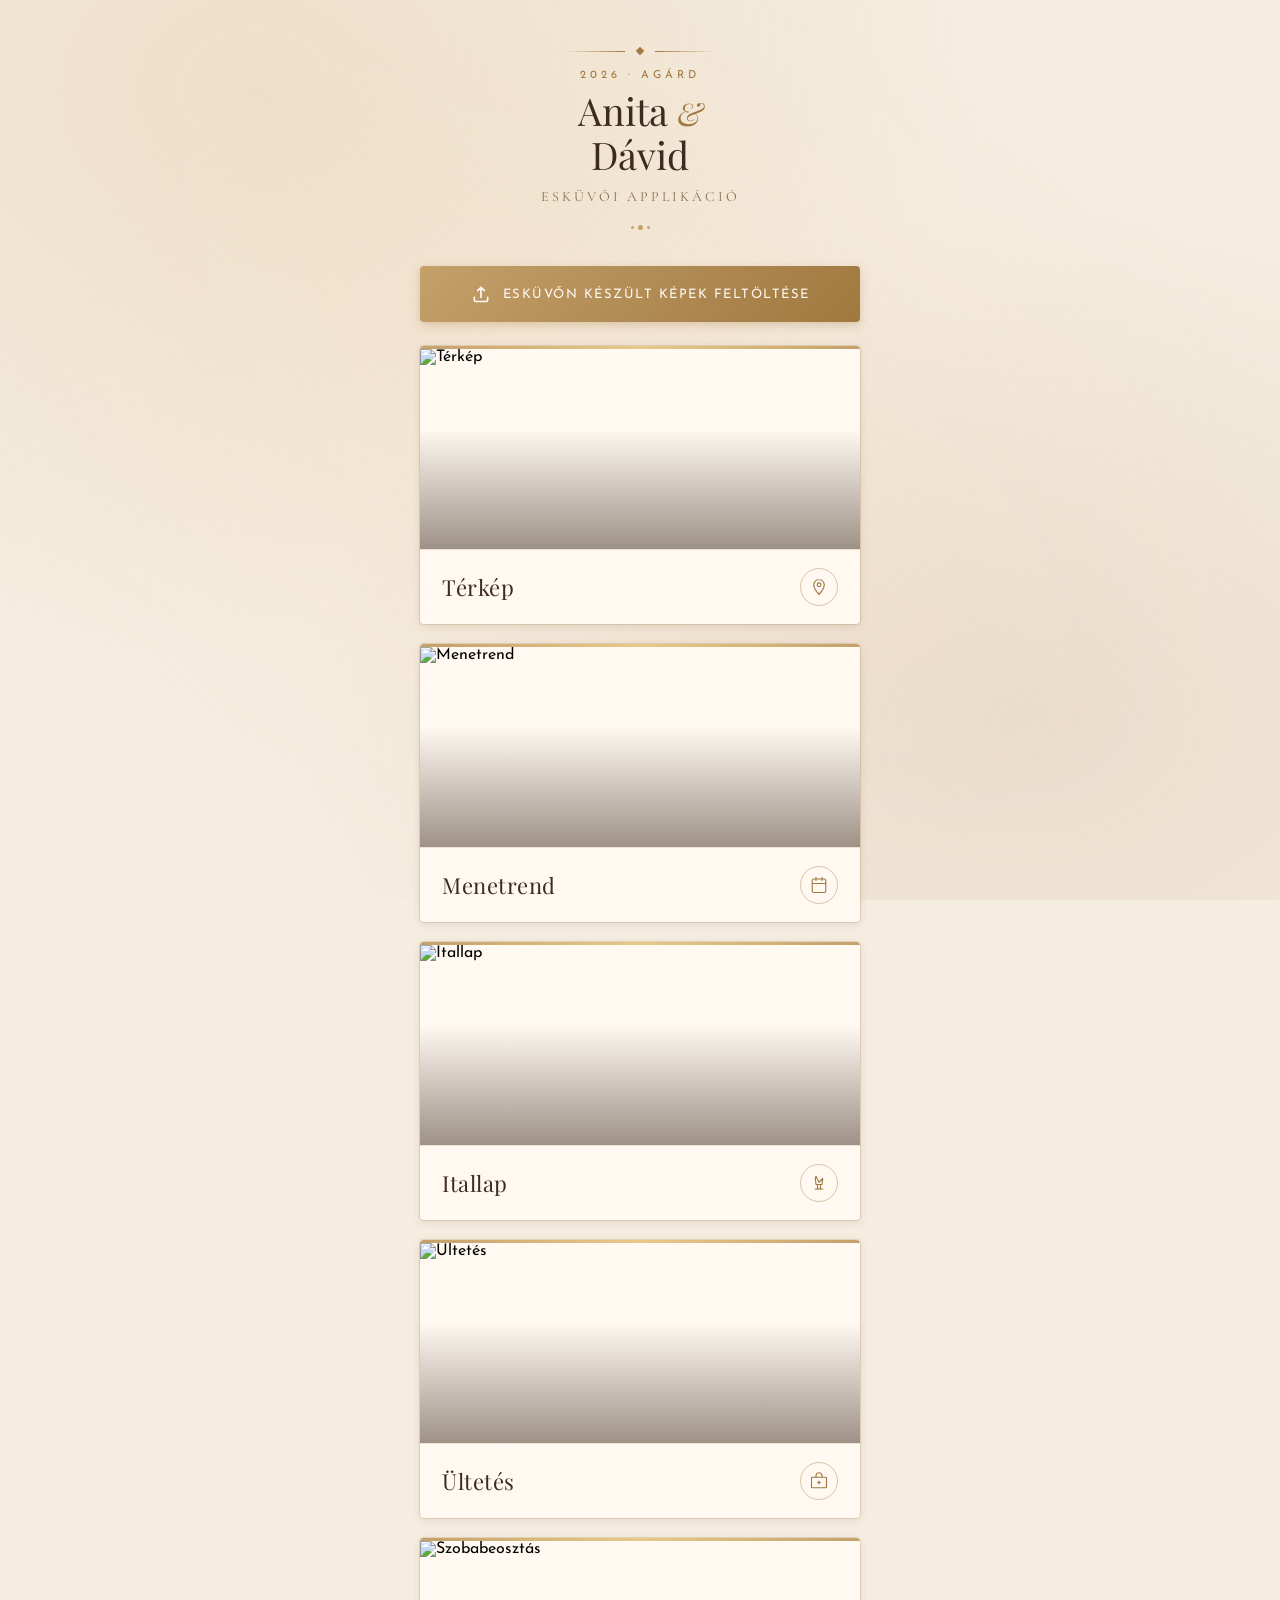
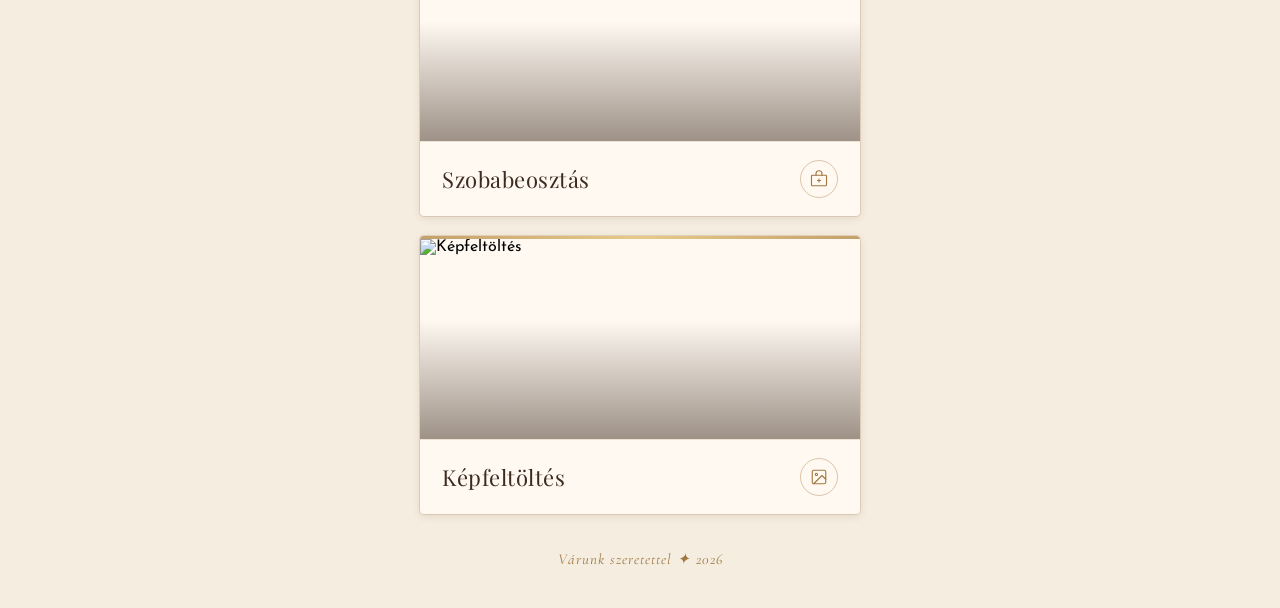
==== commit b58de508: "upload" ====
--- a/index.html
+++ b/index.html
@@ -5,7 +5,7 @@
   <meta name="viewport" content="width=device-width, initial-scale=1.0">
   <title>Anita & Dávid · Esküvő 2026</title>
   <link href="https://fonts.googleapis.com/css2?family=Playfair+Display:ital,wght@0,400;0,700;1,400&family=Cormorant+Garamond:ital,wght@0,300;0,600;1,300&family=Josefin+Sans:wght@300;400&display=swap" rel="stylesheet">
-  <link rel="stylesheet" href="style.css">
+  <link rel="stylesheet" href="css/style.css">
 </head>
 <body>
 
@@ -24,7 +24,7 @@
       <h1 class="header-title">
         Anita <span class="and">&amp;</span><br>Dávid
       </h1>
-      <p class="header-subtitle">Esküvői Útmutató</p>
+      <p class="header-subtitle">Esküvői applikáció</p>
       <div class="header-bottom-ornament">
         <div class="dot-ornament">
           <div class="dot"></div>
@@ -33,7 +33,12 @@
         </div>
       </div>
     </header>
-
+<a href="https://drive.google.com/drive/folders/1AS8YuUcrIimIRjrwSxwt6GXyCnXi4RMk?usp=drive_link"
+   target="_blank"
+   class="upload-btn">
+  <svg viewBox="0 0 24 24"><path d="M12 16V4M12 4l-4 4M12 4l4 4"/><path d="M4 16v3a2 2 0 002 2h12a2 2 0 002-2v-3"/></svg>
+  <span>Esküvőn készült képek feltöltése</span>
+</a>
     <div class="cards-wrapper">
       <div class="card" onclick="showPage('terkep')">
         <div class="card-accent-bar"></div>
@@ -104,6 +109,20 @@
           </div>
         </div>
       </div>
+
+      <div class="card" onclick="window.open('https://drive.google.com/drive/folders/1AS8YuUcrIimIRjrwSxwt6GXyCnXi4RMk?usp=drive_link', '_blank')">
+        <div class="card-accent-bar"></div>
+        <div class="card-image-wrap">
+          <img src="https://images.unsplash.com/photo-1452587925148-ce544e77e70d?w=600&q=80" alt="Képfeltöltés" />
+          <div class="card-image-overlay"></div>
+        </div>
+        <div class="card-footer">
+          <span class="card-label">Képfeltöltés</span>
+          <div class="card-icon-wrap">
+            <svg viewBox="0 0 24 24"><rect x="3" y="3" width="18" height="18" rx="2"/><circle cx="8.5" cy="8.5" r="1.5"/><polyline points="21 15 16 10 5 21"/></svg>
+          </div>
+        </div>
+      </div>
     </div>
 
     <p class="footer-note">Várunk szeretettel ✦ 2026</p>
--- a/css/style.css
+++ b/css/style.css
@@ -0,0 +1,591 @@
+* { margin: 0; padding: 0; box-sizing: border-box; }
+
+body {
+  background: #f5ede0;
+  min-height: 100vh;
+  font-family: 'Josefin Sans', sans-serif;
+  overflow-x: hidden;
+}
+
+.bg-texture {
+  position: fixed;
+  inset: 0;
+  background:
+    radial-gradient(ellipse at 20% 10%, rgba(210,160,100,0.18) 0%, transparent 50%),
+    radial-gradient(ellipse at 80% 80%, rgba(180,130,90,0.15) 0%, transparent 50%),
+    radial-gradient(ellipse at 50% 50%, rgba(245,220,190,0.2) 0%, transparent 70%);
+  pointer-events: none;
+  z-index: 0;
+}
+
+/* ── PAGES ── */
+.page {
+  display: none;
+  position: relative;
+  z-index: 1;
+  min-height: 100vh;
+}
+.page.active { display: block; }
+
+/* ── MAIN PAGE ── */
+.container {
+  max-width: 480px;
+  margin: 0 auto;
+  padding: 0 20px 40px;
+}
+
+header {
+  text-align: center;
+  padding: 48px 0 36px;
+}
+
+.header-ornament {
+  display: flex;
+  align-items: center;
+  justify-content: center;
+  gap: 12px;
+  margin-bottom: 16px;
+}
+
+.ornament-line {
+  height: 1px;
+  width: 60px;
+  background: linear-gradient(to right, transparent, #a07840);
+}
+.ornament-line.right {
+  background: linear-gradient(to left, transparent, #a07840);
+}
+
+.ornament-diamond {
+  width: 6px;
+  height: 6px;
+  background: #a07840;
+  transform: rotate(45deg);
+}
+
+.header-year {
+  font-family: 'Josefin Sans', sans-serif;
+  font-size: 11px;
+  letter-spacing: 4px;
+  color: #a07840;
+  text-transform: uppercase;
+  margin-bottom: 8px;
+}
+
+.header-title {
+  font-family: 'Playfair Display', serif;
+  font-size: 38px;
+  line-height: 1.15;
+  color: #3d2b1f;
+  font-weight: 400;
+}
+
+.header-title .and {
+  font-style: italic;
+  color: #a07840;
+  font-size: 32px;
+}
+
+.header-subtitle {
+  font-family: 'Cormorant Garamond', serif;
+  font-size: 14px;
+  letter-spacing: 3px;
+  color: #8b6e50;
+  text-transform: uppercase;
+  margin-top: 12px;
+}
+
+.header-bottom-ornament {
+  display: flex;
+  align-items: center;
+  justify-content: center;
+  gap: 8px;
+  margin-top: 20px;
+}
+
+.dot-ornament { display: flex; gap: 4px; align-items: center; }
+.dot { width: 3px; height: 3px; border-radius: 50%; background: #c4a06a; }
+.dot.big { width: 5px; height: 5px; }
+
+.cards-wrapper {
+  display: flex;
+  flex-direction: column;
+  gap: 20px;
+}
+
+.card {
+  border-radius: 4px;
+  overflow: hidden;
+  cursor: pointer;
+  position: relative;
+  box-shadow: 0 2px 8px rgba(80,50,20,0.12), 0 0 0 1px rgba(160,120,64,0.2);
+  transition: transform 0.3s ease, box-shadow 0.3s ease;
+  background: #fff9f2;
+}
+
+.card:active { transform: scale(0.98); }
+
+.card-image-wrap {
+  width: 100%;
+  height: 200px;
+  overflow: hidden;
+  position: relative;
+}
+
+.card-image-wrap img {
+  width: 100%;
+  height: 100%;
+  object-fit: cover;
+  display: block;
+  transition: transform 0.6s ease;
+}
+
+.card:hover .card-image-wrap img { transform: scale(1.04); }
+
+.card-image-overlay {
+  position: absolute;
+  inset: 0;
+  background: linear-gradient(to bottom, transparent 40%, rgba(40,20,5,0.45) 100%);
+}
+
+.card-footer {
+  display: flex;
+  align-items: center;
+  justify-content: space-between;
+  padding: 18px 22px;
+  border-top: 1px solid rgba(160,120,64,0.18);
+}
+
+.card-label {
+  font-family: 'Playfair Display', serif;
+  font-size: 22px;
+  color: #3d2b1f;
+  font-weight: 400;
+  letter-spacing: 0.5px;
+}
+
+.card-icon-wrap {
+  width: 38px;
+  height: 38px;
+  border-radius: 50%;
+  border: 1px solid rgba(160,120,64,0.4);
+  display: flex;
+  align-items: center;
+  justify-content: center;
+}
+
+.card-icon-wrap svg {
+  width: 18px;
+  height: 18px;
+  stroke: #a07840;
+  fill: none;
+  stroke-width: 1.5;
+  stroke-linecap: round;
+  stroke-linejoin: round;
+}
+
+.card-accent-bar {
+  height: 3px;
+  background: linear-gradient(to right, #c4a06a, #e8c98a, #c4a06a);
+}
+
+.footer-note {
+  text-align: center;
+  margin-top: 36px;
+  font-family: 'Cormorant Garamond', serif;
+  font-style: italic;
+  font-size: 15px;
+  color: #a07840;
+  letter-spacing: 1px;
+}
+
+/* ── SUBPAGE COMMON ── */
+.subpage-inner {
+  max-width: 480px;
+  margin: 0 auto;
+  padding: 0 20px 48px;
+}
+
+.subpage-nav {
+  display: flex;
+  align-items: center;
+  padding: 20px 0 0;
+  gap: 12px;
+}
+
+.back-btn {
+  background: none;
+  border: none;
+  cursor: pointer;
+  display: flex;
+  align-items: center;
+  gap: 8px;
+  font-family: 'Josefin Sans', sans-serif;
+  font-size: 11px;
+  letter-spacing: 2.5px;
+  text-transform: uppercase;
+  color: #a07840;
+  padding: 8px 0;
+}
+
+.back-btn svg {
+  width: 16px;
+  height: 16px;
+  stroke: #a07840;
+  fill: none;
+  stroke-width: 1.8;
+  stroke-linecap: round;
+  stroke-linejoin: round;
+  flex-shrink: 0;
+}
+
+.subpage-header {
+  text-align: center;
+  padding: 24px 0 32px;
+}
+
+.subpage-title {
+  font-family: 'Playfair Display', serif;
+  font-size: 30px;
+  color: #3d2b1f;
+  font-weight: 400;
+}
+
+.subpage-divider {
+  display: flex;
+  align-items: center;
+  justify-content: center;
+  gap: 10px;
+  margin-top: 14px;
+}
+
+.subpage-divider .ornament-line { width: 50px; }
+
+/* ── TÉRKÉP ALOLDAL ── */
+.map-placeholder {
+  width: 100%;
+  border-radius: 4px;
+  overflow: hidden;
+  box-shadow: 0 2px 12px rgba(80,50,20,0.15), 0 0 0 1px rgba(160,120,64,0.2);
+  background: #e8ddd0;
+  aspect-ratio: 4/3;
+  display: flex;
+  flex-direction: column;
+  align-items: center;
+  justify-content: center;
+  gap: 12px;
+  position: relative;
+}
+
+.map-frame {
+  overflow: hidden;
+  border-radius: 20px;
+  border: 1px solid var(--border);
+  background: #fff;
+  box-shadow: 0 10px 30px rgba(40, 80, 25, 0.12);
+}
+
+.map-image {
+  display: block;
+  width: 100%;
+  height: auto;
+}
+
+.map-frame iframe {
+  display: block;
+  width: 100%;
+  height: 340px;
+  border: none;
+}
+
+.map-address-card {
+  margin-top: 16px;
+  background: #fff9f2;
+  border-radius: 4px;
+  border: 1px solid rgba(160,120,64,0.25);
+  padding: 18px 20px;
+  box-shadow: 0 1px 4px rgba(80,50,20,0.08);
+}
+
+.map-address-label {
+  font-family: 'Josefin Sans', sans-serif;
+  font-size: 10px;
+  letter-spacing: 3px;
+  text-transform: uppercase;
+  color: #a07840;
+  margin-bottom: 8px;
+}
+
+.map-address-name {
+  font-family: 'Playfair Display', serif;
+  font-size: 18px;
+  color: #3d2b1f;
+  margin-bottom: 4px;
+}
+
+.map-address-text {
+  font-family: 'Cormorant Garamond', serif;
+  font-size: 15px;
+  color: #8b6e50;
+  line-height: 1.5;
+}
+
+.map-open-btn {
+  display: flex;
+  align-items: center;
+  justify-content: center;
+  gap: 8px;
+  margin-top: 16px;
+  width: 100%;
+  padding: 13px;
+  background: none;
+  border: 1px solid rgba(160,120,64,0.45);
+  border-radius: 3px;
+  cursor: pointer;
+  font-family: 'Josefin Sans', sans-serif;
+  font-size: 11px;
+  letter-spacing: 2.5px;
+  text-transform: uppercase;
+  color: #a07840;
+  transition: background 0.2s;
+  text-decoration: none;
+}
+
+.map-open-btn:hover { background: rgba(160,120,64,0.07); }
+
+.map-open-btn svg {
+  width: 14px; height: 14px;
+  stroke: #a07840; fill: none;
+  stroke-width: 1.8;
+  stroke-linecap: round;
+  stroke-linejoin: round;
+}
+
+/* ── MENETREND ── */
+.timeline {
+  position: relative;
+  padding-left: 28px;
+}
+
+.timeline::before {
+  content: '';
+  position: absolute;
+  left: 6px;
+  top: 8px;
+  bottom: 8px;
+  width: 1px;
+  background: linear-gradient(to bottom, transparent, #c4a06a 10%, #c4a06a 90%, transparent);
+}
+
+.timeline-item {
+  position: relative;
+  padding: 0 0 32px 24px;
+}
+
+.timeline-item:last-child { padding-bottom: 0; }
+
+.timeline-dot {
+  position: absolute;
+  left: -22px;
+  top: 6px;
+  width: 13px;
+  height: 13px;
+  border-radius: 50%;
+  background: #f5ede0;
+  border: 1.5px solid #c4a06a;
+  display: flex;
+  align-items: center;
+  justify-content: center;
+}
+
+.timeline-dot::after {
+  content: '';
+  width: 5px;
+  height: 5px;
+  border-radius: 50%;
+  background: #a07840;
+}
+
+.timeline-time {
+  font-family: 'Josefin Sans', sans-serif;
+  font-size: 11px;
+  letter-spacing: 3px;
+  color: #a07840;
+  text-transform: uppercase;
+  margin-bottom: 4px;
+}
+
+.timeline-title {
+  font-family: 'Playfair Display', serif;
+  font-size: 22px;
+  color: #3d2b1f;
+  font-weight: 400;
+  line-height: 1.2;
+}
+
+.timeline-sub {
+  font-family: 'Cormorant Garamond', serif;
+  font-style: italic;
+  font-size: 15px;
+  color: #8b6e50;
+  margin-top: 2px;
+}
+
+/* ── ITALOK / SZOBABEOSZTÁS ── */
+.drinks-section {
+  margin-bottom: 28px;
+}
+
+.drinks-section-title {
+  font-family: 'Josefin Sans', sans-serif;
+  font-size: 10px;
+  letter-spacing: 3.5px;
+  text-transform: uppercase;
+  color: #a07840;
+  margin-bottom: 14px;
+  display: flex;
+  align-items: center;
+  gap: 10px;
+}
+
+.drinks-section-title::after {
+  content: '';
+  flex: 1;
+  height: 1px;
+  background: linear-gradient(to right, rgba(160,120,64,0.4), transparent);
+}
+
+.drinks-list {
+  display: flex;
+  flex-direction: column;
+  gap: 2px;
+}
+
+.drink-item {
+  background: #fff9f2;
+  border: 1px solid rgba(160,120,64,0.18);
+  border-radius: 3px;
+  padding: 14px 18px;
+  display: flex;
+  align-items: flex-start;
+  justify-content: space-between;
+  gap: 12px;
+}
+
+.drink-name {
+  font-family: 'Playfair Display', serif;
+  font-size: 17px;
+  color: #3d2b1f;
+  font-weight: 400;
+}
+
+.drink-sub {
+  font-family: 'Cormorant Garamond', serif;
+  font-style: italic;
+  font-size: 14px;
+  color: #a07840;
+  text-align: right;
+  flex-shrink: 1;        /* hadd tudjon zsugorodni */
+  white-space: normal;   /* engedélyezi a sortörést */
+  max-width: 60%; 
+}
+
+/* szoba grid */
+.rooms-grid {
+  display: grid;
+  grid-template-columns: 1fr 1fr;
+  gap: 10px;
+}
+
+.room-card {
+  background: #fff9f2;
+  border: 1px solid rgba(160,120,64,0.22);
+  border-radius: 4px;
+  padding: 16px 14px;
+  position: relative;
+  overflow: hidden;
+}
+
+.room-card::before {
+  content: '';
+  position: absolute;
+  top: 0; left: 0; right: 0;
+  height: 2px;
+  background: linear-gradient(to right, #c4a06a, #e8c98a);
+}
+
+.room-number {
+  font-family: 'Josefin Sans', sans-serif;
+  font-size: 10px;
+  letter-spacing: 2px;
+  color: #a07840;
+  text-transform: uppercase;
+  margin-bottom: 8px;
+}
+
+.room-guests {
+  display: flex;
+  flex-direction: column;
+  gap: 4px;
+}
+
+.room-guest {
+  font-family: 'Cormorant Garamond', serif;
+  font-size: 16px;
+  color: #3d2b1f;
+  line-height: 1.3;
+}
+
+.room-guest.soft { color: #8b6e50; font-style: italic; }
+
+.rooms-note {
+  margin-top: 20px;
+  padding: 16px 18px;
+  background: rgba(160,120,64,0.07);
+  border-radius: 3px;
+  border-left: 2px solid #c4a06a;
+  font-family: 'Cormorant Garamond', serif;
+  font-style: italic;
+  font-size: 14px;
+  color: #8b6e50;
+  line-height: 1.6;
+}
+
+.upload-btn {
+  display: flex;
+  align-items: center;
+  justify-content: center;
+  gap: 12px;
+  width: 100%;
+  padding: 18px 20px;
+  margin-bottom: 24px;
+  background: linear-gradient(135deg, #c4a06a, #a07840);
+  border-radius: 4px;
+  text-decoration: none;
+  box-shadow: 0 3px 10px rgba(160,120,64,0.3);
+  transition: transform 0.2s ease, box-shadow 0.2s ease;
+}
+
+.upload-btn:active {
+  transform: scale(0.98);
+}
+
+.upload-btn svg {
+  width: 20px;
+  height: 20px;
+  stroke: #fff9f2;
+  fill: none;
+  stroke-width: 2;
+  stroke-linecap: round;
+  stroke-linejoin: round;
+  flex-shrink: 0;
+}
+
+.upload-btn span {
+  font-family: 'Josefin Sans', sans-serif;
+  font-size: 13px;
+  letter-spacing: 1.5px;
+  text-transform: uppercase;
+  color: #fff9f2;
+  font-weight: 400;
+}
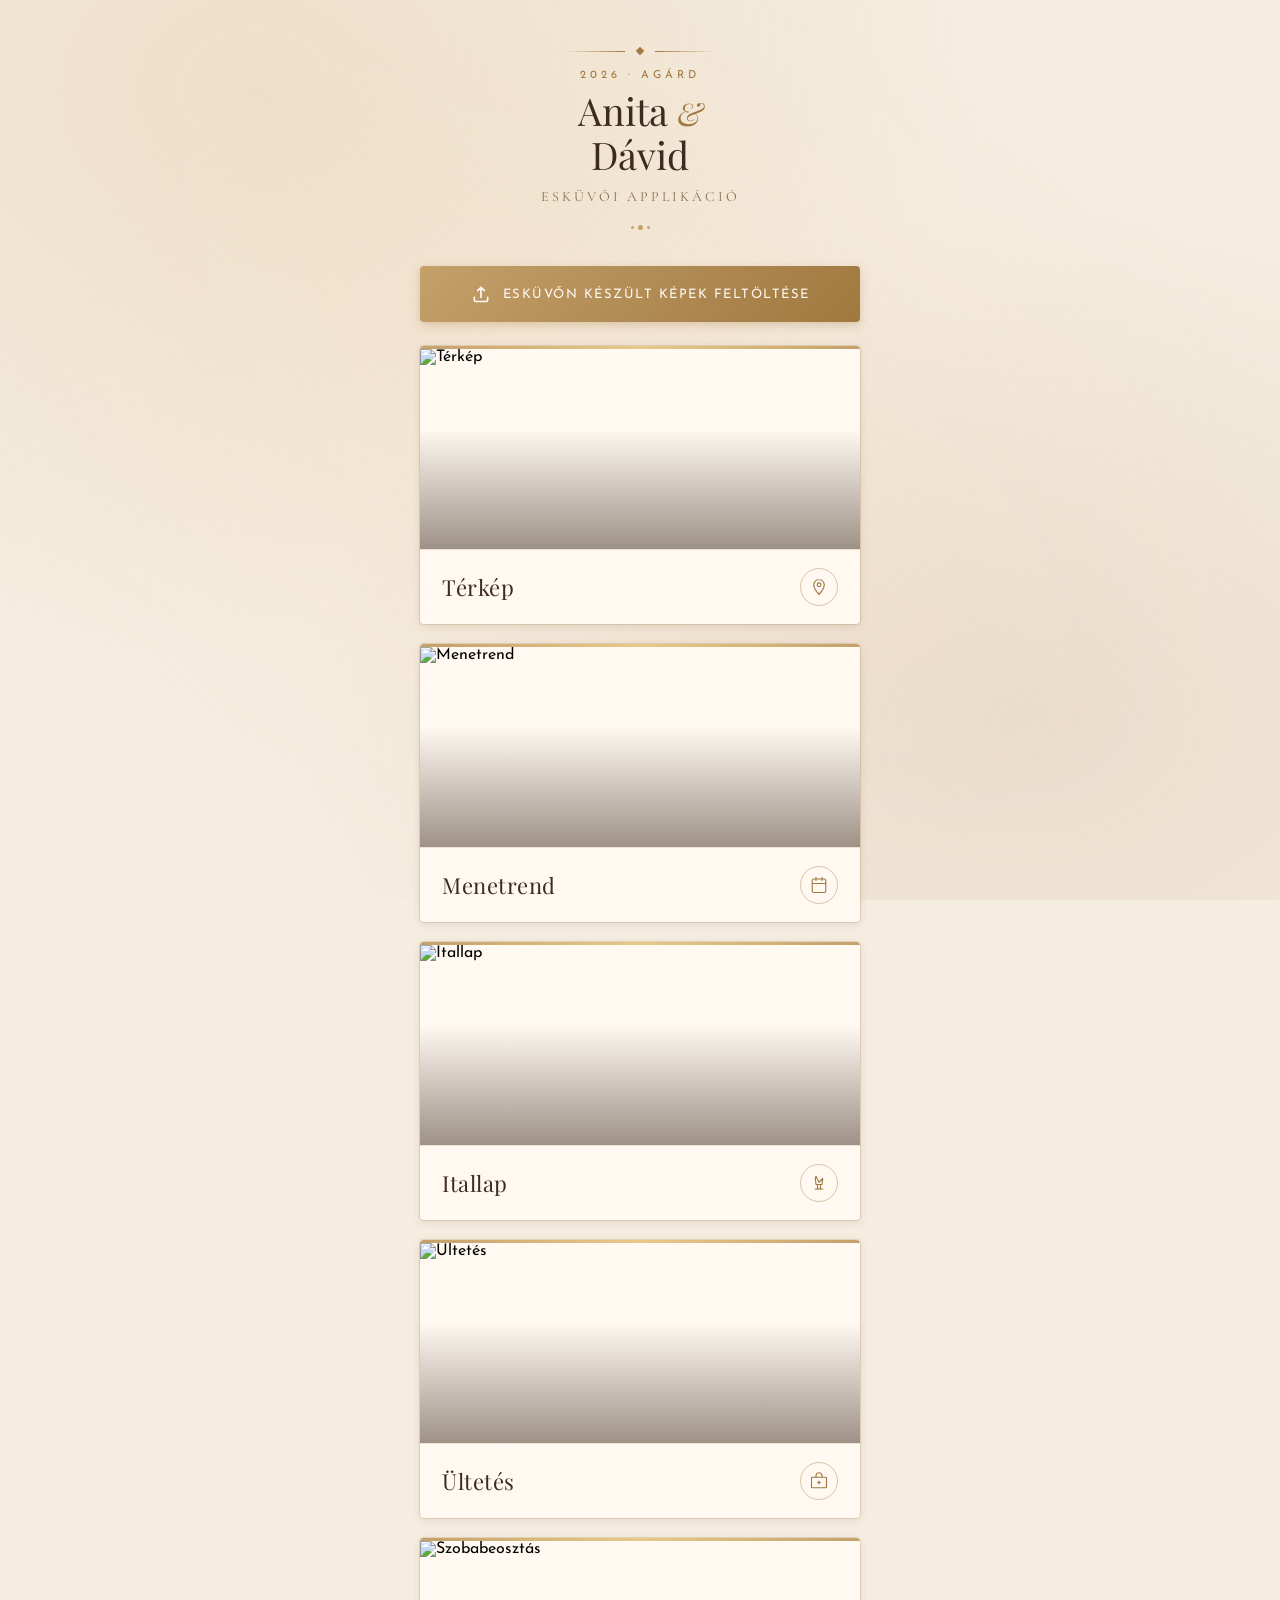
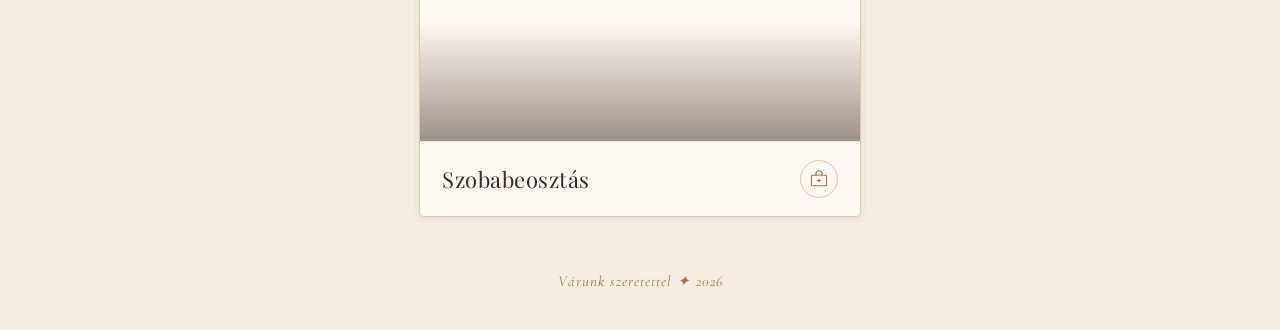
==== commit e656f8bc: "dropbox" ====
--- a/index.html
+++ b/index.html
@@ -33,7 +33,7 @@
         </div>
       </div>
     </header>
-<a href="https://drive.google.com/drive/folders/1AS8YuUcrIimIRjrwSxwt6GXyCnXi4RMk?usp=drive_link"
+<a href="https://www.dropbox.com/request/zorxqhzk1pvnlh2fn96k"
    target="_blank"
    class="upload-btn">
   <svg viewBox="0 0 24 24"><path d="M12 16V4M12 4l-4 4M12 4l4 4"/><path d="M4 16v3a2 2 0 002 2h12a2 2 0 002-2v-3"/></svg>
@@ -109,22 +109,6 @@
           </div>
         </div>
       </div>
-
-      <div class="card" onclick="window.open('https://drive.google.com/drive/folders/1AS8YuUcrIimIRjrwSxwt6GXyCnXi4RMk?usp=drive_link', '_blank')">
-        <div class="card-accent-bar"></div>
-        <div class="card-image-wrap">
-          <img src="https://images.unsplash.com/photo-1452587925148-ce544e77e70d?w=600&q=80" alt="Képfeltöltés" />
-          <div class="card-image-overlay"></div>
-        </div>
-        <div class="card-footer">
-          <span class="card-label">Képfeltöltés</span>
-          <div class="card-icon-wrap">
-            <svg viewBox="0 0 24 24"><rect x="3" y="3" width="18" height="18" rx="2"/><circle cx="8.5" cy="8.5" r="1.5"/><polyline points="21 15 16 10 5 21"/></svg>
-          </div>
-        </div>
-      </div>
-    </div>
-
     <p class="footer-note">Várunk szeretettel ✦ 2026</p>
   </div>
 </div>
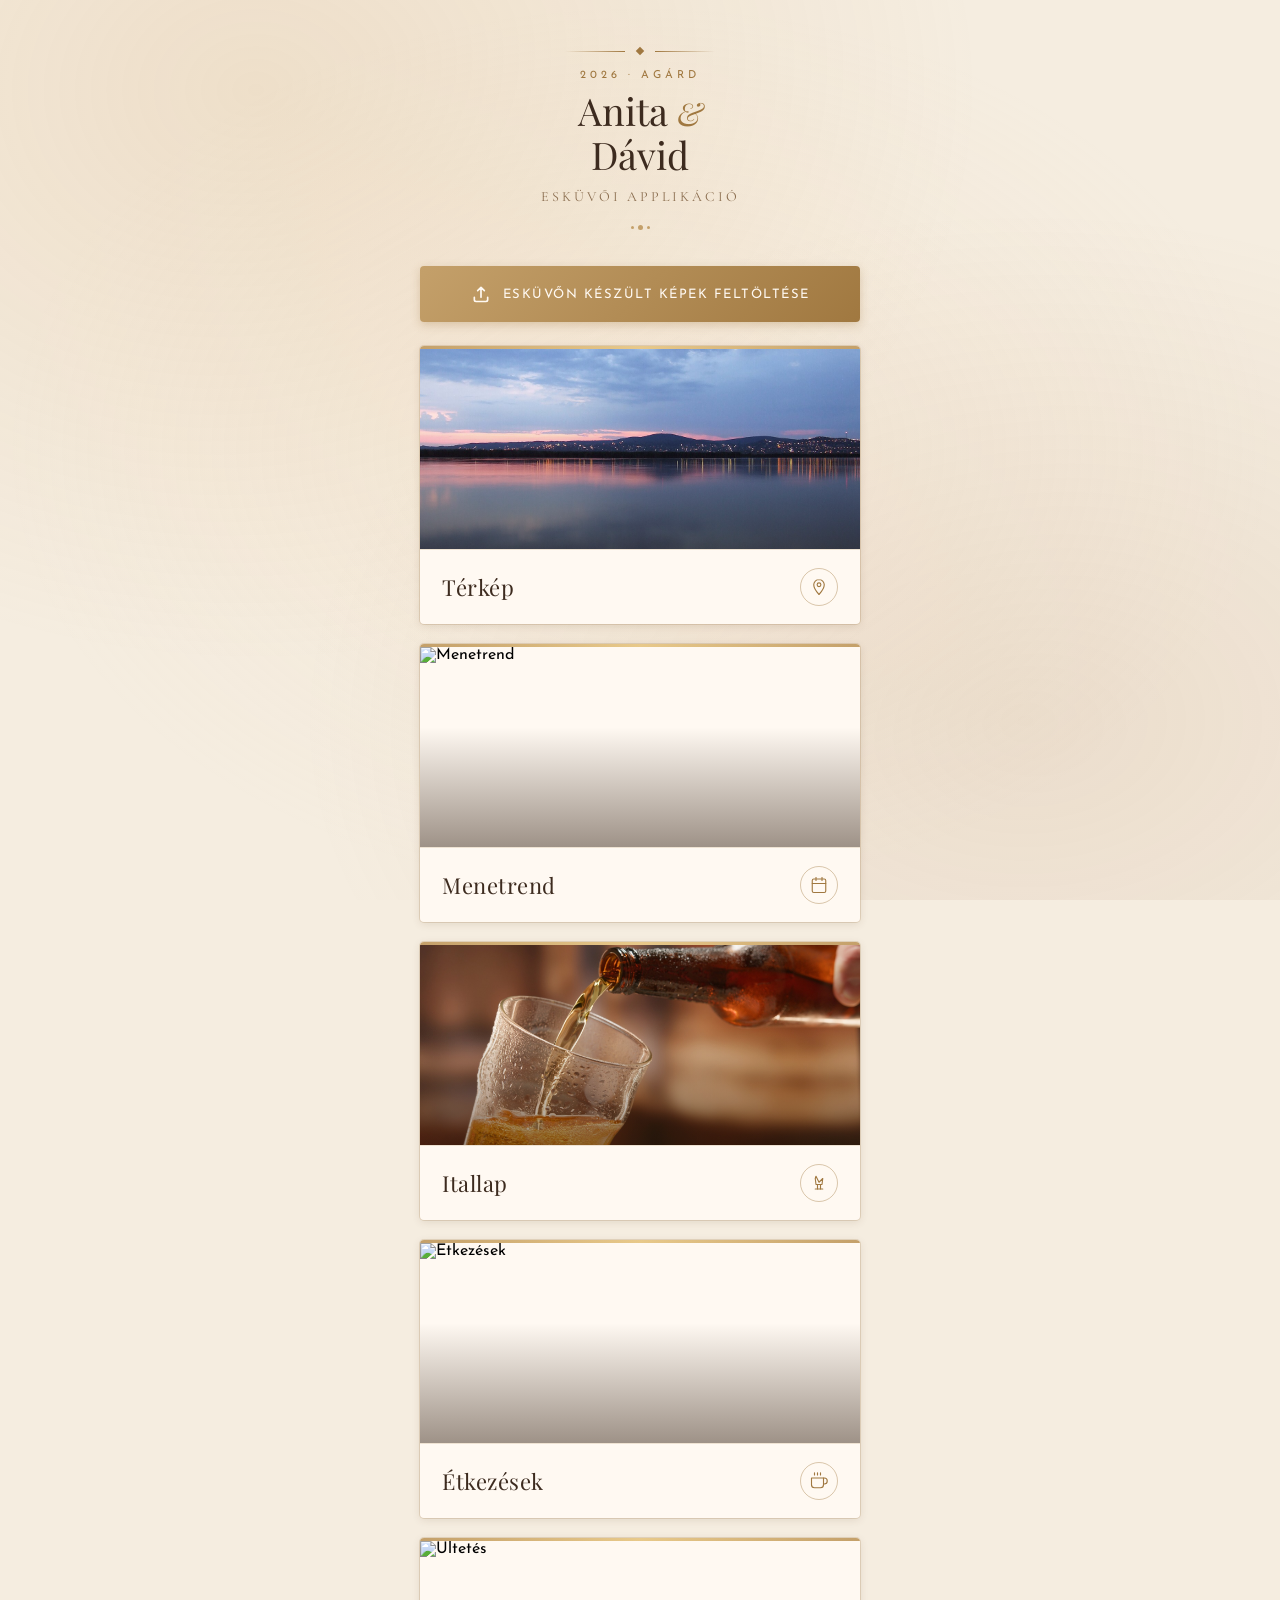
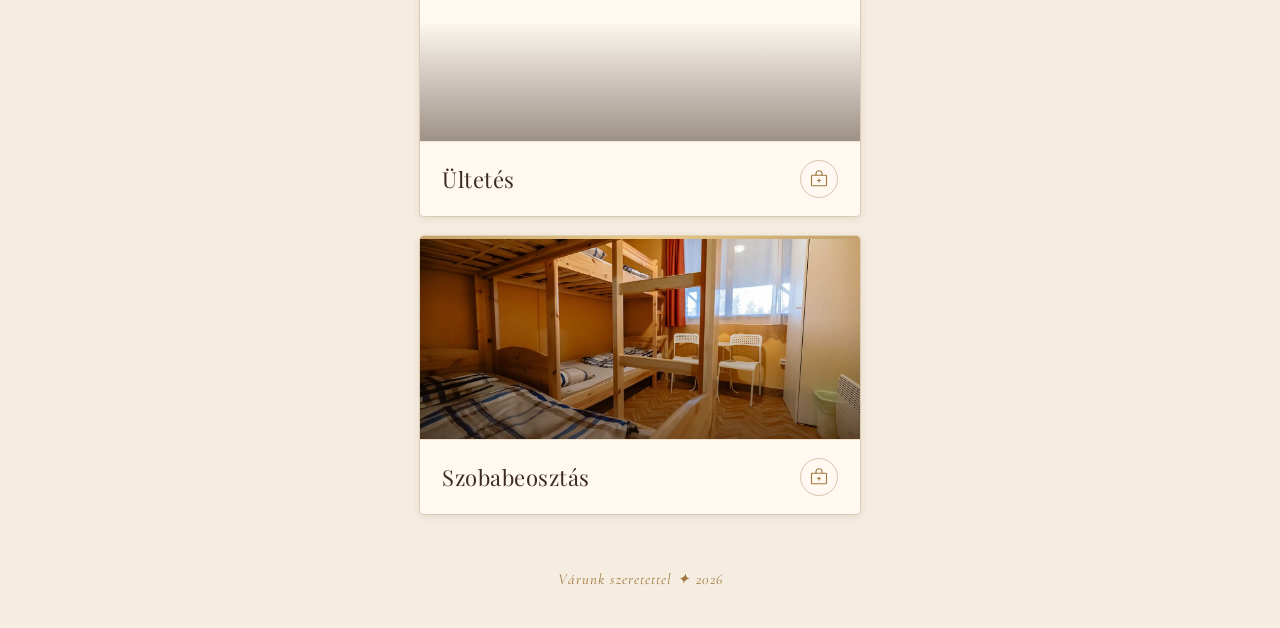
==== commit 1ecec4a1: "v2" ====
--- a/index.html
+++ b/index.html
@@ -33,7 +33,7 @@
         </div>
       </div>
     </header>
-<a href="https://www.dropbox.com/request/zorxqhzk1pvnlh2fn96k"
+<a href="https://drive.google.com/drive/folders/1AS8YuUcrIimIRjrwSxwt6GXyCnXi4RMk?usp=drive_link"
    target="_blank"
    class="upload-btn">
   <svg viewBox="0 0 24 24"><path d="M12 16V4M12 4l-4 4M12 4l4 4"/><path d="M4 16v3a2 2 0 002 2h12a2 2 0 002-2v-3"/></svg>
@@ -43,7 +43,7 @@
       <div class="card" onclick="showPage('terkep')">
         <div class="card-accent-bar"></div>
         <div class="card-image-wrap">
-          <img src="https://images.unsplash.com/photo-1506905925346-21bda4d32df4?w=600&q=80" alt="Térkép" />
+          <img src="map.jpg" alt="Térkép" />
           <div class="card-image-overlay"></div>
         </div>
         <div class="card-footer">
@@ -71,7 +71,7 @@
       <div class="card" onclick="showPage('italok')">
         <div class="card-accent-bar"></div>
         <div class="card-image-wrap">
-          <img src="https://images.unsplash.com/photo-1551024709-8f23befc6f87?w=600&q=80" alt="Itallap" />
+          <img src="italok.jpg" alt="Itallap" />
           <div class="card-image-overlay"></div>
         </div>
         <div class="card-footer">
@@ -82,10 +82,24 @@
         </div>
       </div>
 
+      <div class="card" onclick="showPage('etkezesek')">
+  <div class="card-accent-bar"></div>
+  <div class="card-image-wrap">
+    <img src="https://images.unsplash.com/photo-1555939594-58d7cb561ad1?w=600&q=80" alt="Étkezések" />
+    <div class="card-image-overlay"></div>
+  </div>
+  <div class="card-footer">
+    <span class="card-label">Étkezések</span>
+    <div class="card-icon-wrap">
+      <svg viewBox="0 0 24 24"><path d="M18 8h1a4 4 0 010 8h-1"/><path d="M2 8h16v9a4 4 0 01-4 4H6a4 4 0 01-4-4V8z"/><line x1="6" y1="1" x2="6" y2="4"/><line x1="10" y1="1" x2="10" y2="4"/><line x1="14" y1="1" x2="14" y2="4"/></svg>
+    </div>
+  </div>
+</div>
+
       <div class="card" onclick="showPage('ultetes')">
         <div class="card-accent-bar"></div>
         <div class="card-image-wrap">
-          <img src="https://images.unsplash.com/photo-1464366400600-7168b8af9bc3?w=600&q=80" alt="Ültetés" />
+          <img src="https://images.unsplash.com/photo-1414235077428-338989a2e8c0?w=600&q=80" alt="Ültetés" />
           <div class="card-image-overlay"></div>
         </div>
         <div class="card-footer">
@@ -99,7 +113,7 @@
       <div class="card" onclick="showPage('szobak')">
         <div class="card-accent-bar"></div>
         <div class="card-image-wrap">
-          <img src="https://images.unsplash.com/photo-1566073771259-6a8506099945?w=600&q=80" alt="Szobabeosztás" />
+          <img src="szobabeosztas.jpg" alt="Szobabeosztás" />
           <div class="card-image-overlay"></div>
         </div>
         <div class="card-footer">
